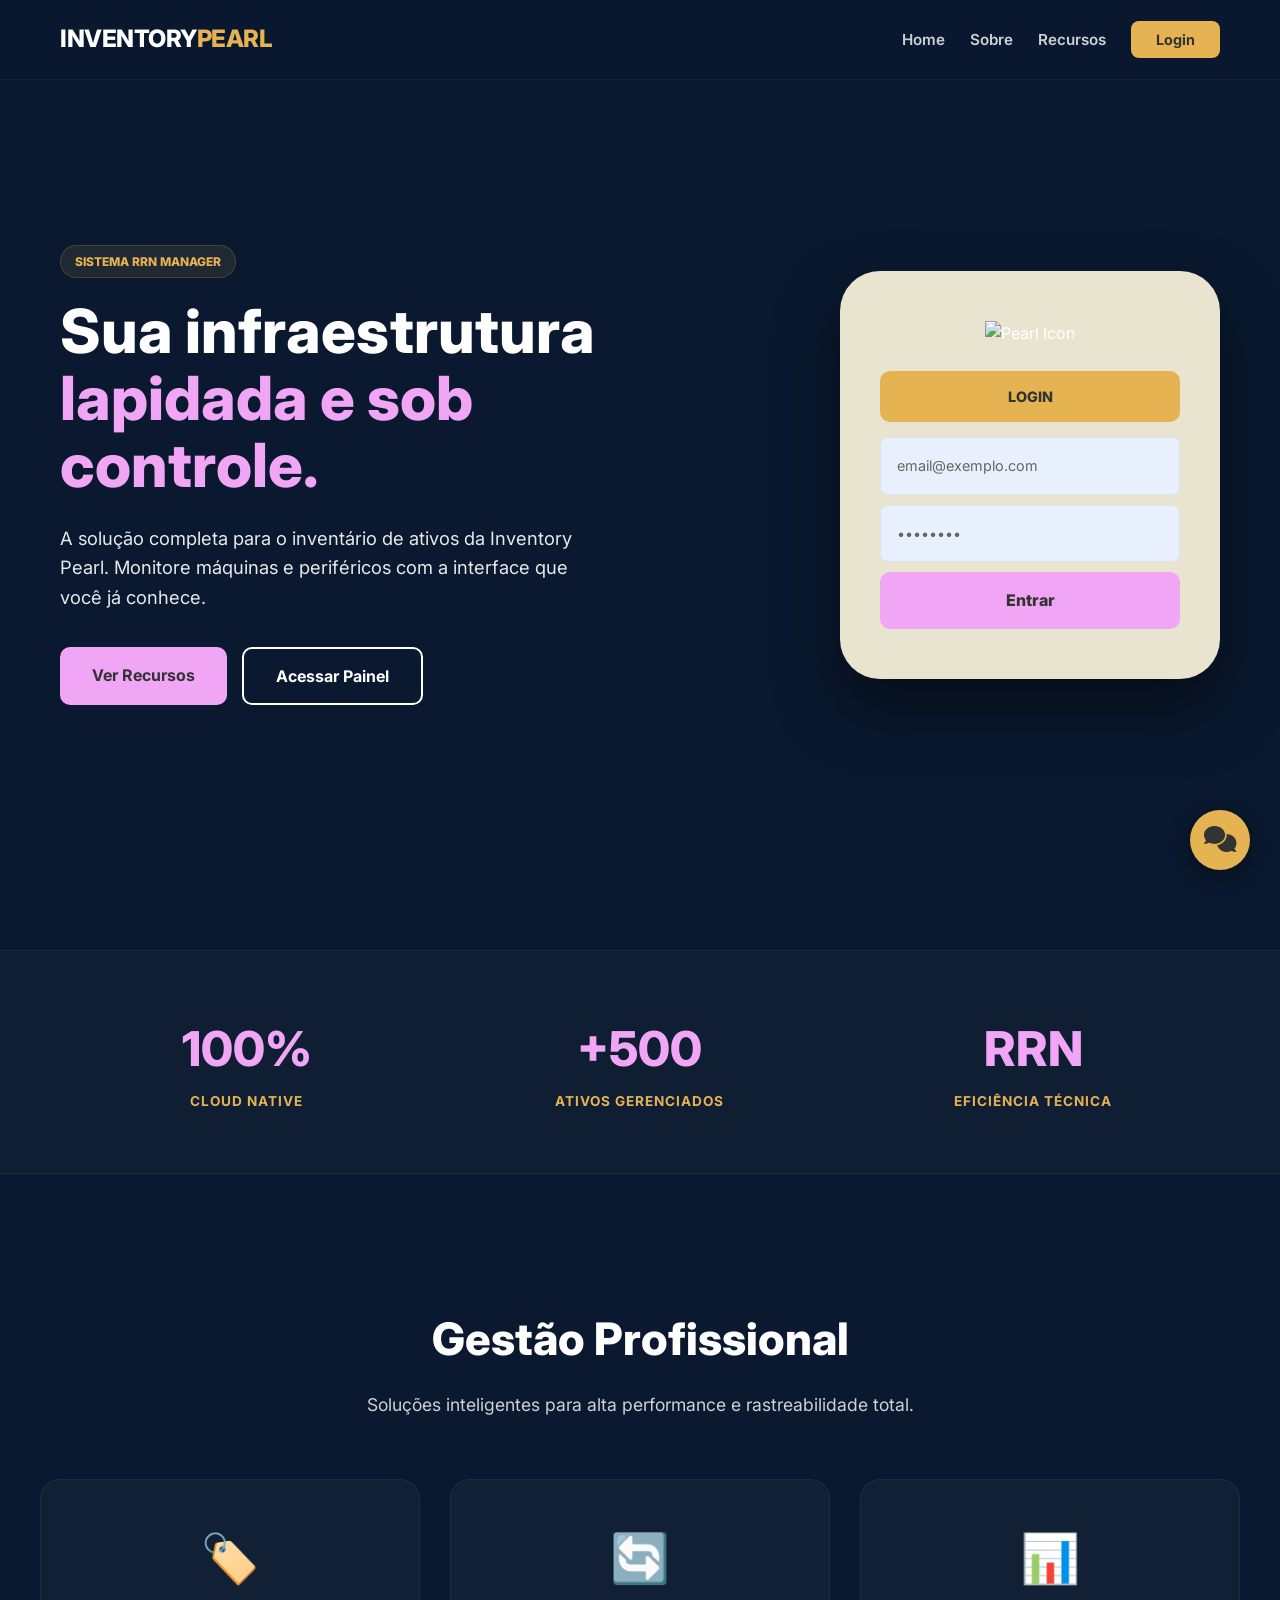
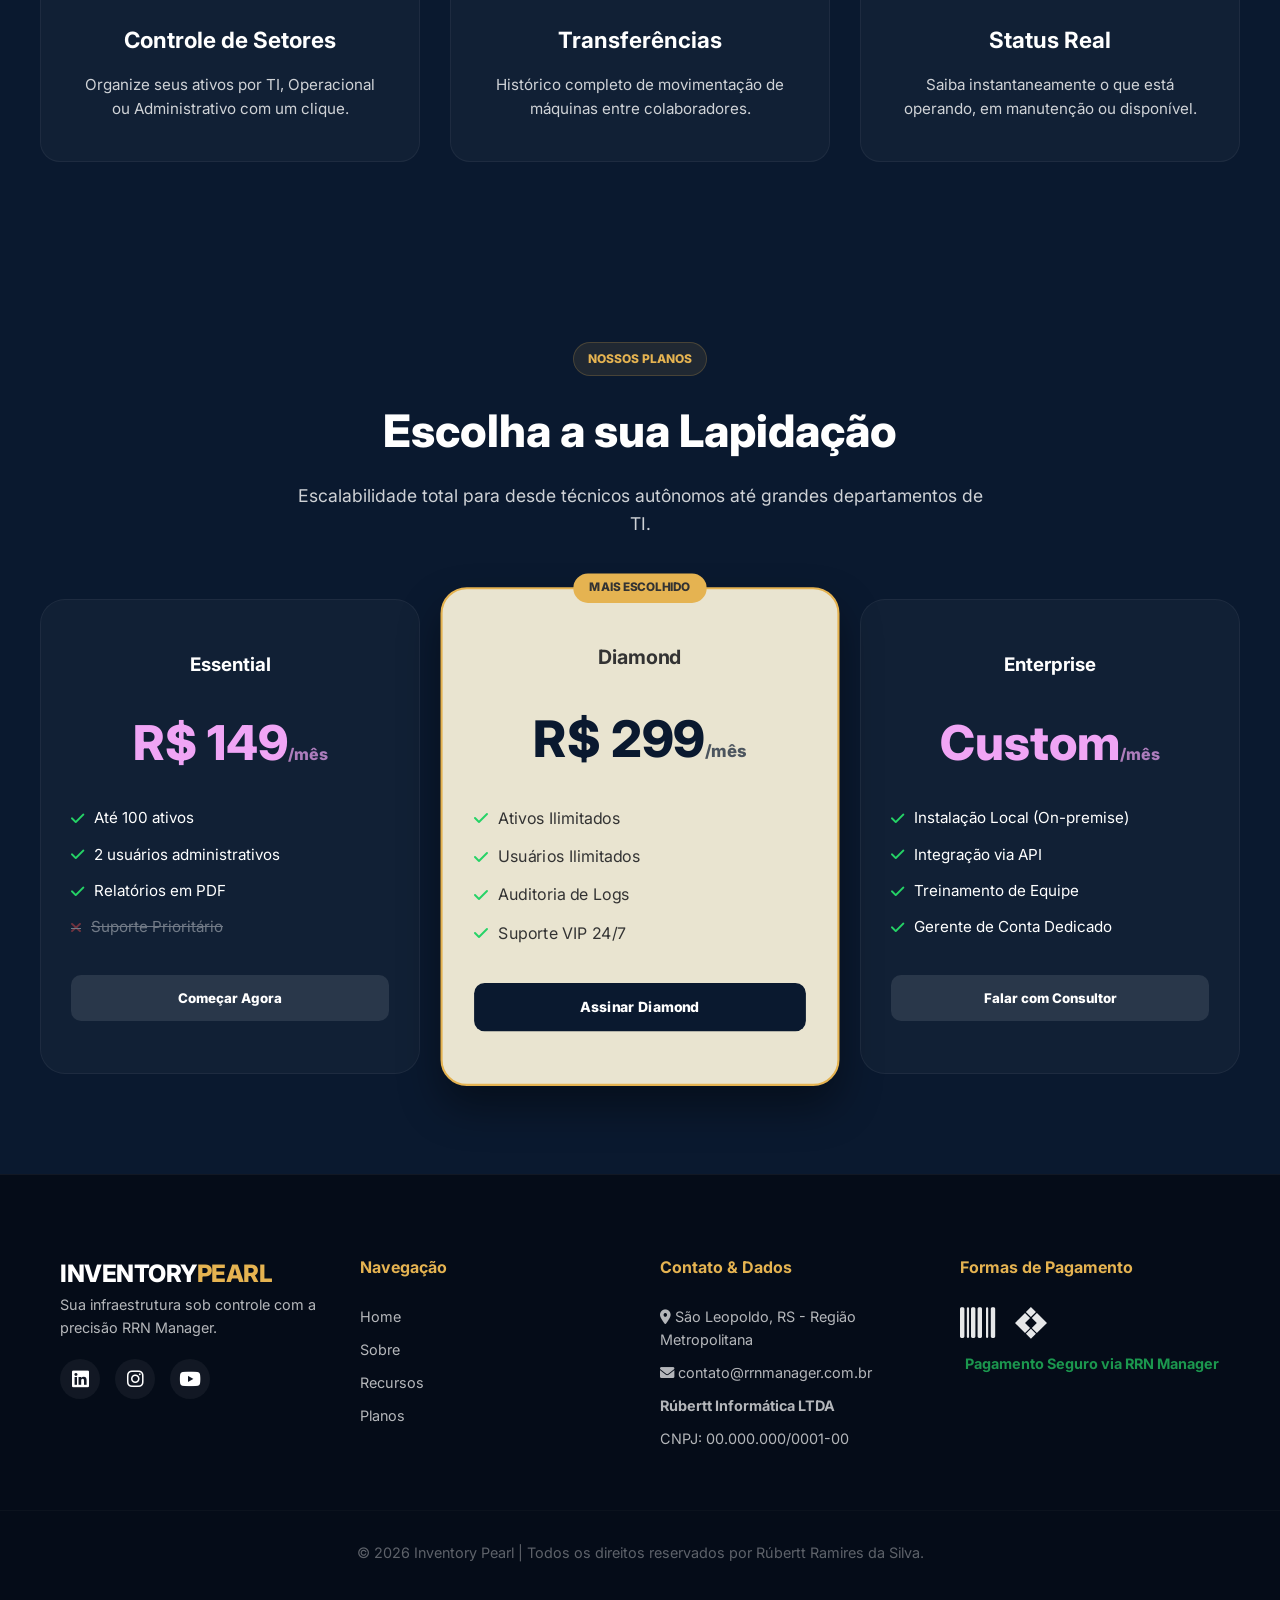
==== index.html @ eae5e407 "novoajuste" ====
<!DOCTYPE html>
<html lang="pt-br">
<head>
    <meta charset="UTF-8">
    <meta name="viewport" content="width=device-width, initial-scale=1.0">
    <title>Inventory Pearl | Gestão de Ativos</title>
    <link rel="stylesheet" href="style.css">
    <link href="https://fonts.googleapis.com/css2?family=Inter:wght@400;600;700;800&display=swap" rel="stylesheet">
    <link rel="stylesheet" href="https://cdnjs.cloudflare.com/ajax/libs/font-awesome/6.0.0/css/all.min.css">
</head>
<body>

    <header id="header">
        <nav class="container">
            <div class="logo">INVENTORY<span>PEARL</span></div>
            
            <button class="menu-toggle" id="mobile-menu" aria-label="Abrir menu">
                <span></span>
                <span></span>
                <span></span>
            </button>

            <ul class="nav-links" id="nav-menu">
                <li><a href="#inicio">Home</a></li>
                <li><a href="#sobre">Sobre</a></li>
                <li><a href="#recursos">Recursos</a></li>
                <li class="nav-auth-container">
                    <button class="btn-login-nav" onclick="toggleLoginMenu()">Login</button>
                    <div id="login-menu-box" class="login-drop-content">
                        <input type="email" placeholder="email@exemplo.com">
                        <input type="password" placeholder="••••••••">
                        <button class="btn-submit-pink" onclick="validaLogin()">Entrar</button>
                    </div>
                </li>
            </ul>
        </nav>
    </header>

    <main>
        <section id="inicio" class="hero">
            <div class="container hero-grid">
                <div class="hero-text">
                    <span class="badge">SISTEMA RRN MANAGER</span>
                    <h1>Sua infraestrutura <span>lapidada e sob controle.</span></h1>
                    <p>A solução completa para o inventário de ativos da Inventory Pearl. Monitore máquinas e periféricos com a interface que você já conhece.</p>
                    
                    <div class="hero-action-wrapper">
                        <div class="hero-main-btns">
                            <a href="#recursos" class="btn-ver-recursos">Ver Recursos</a>
                            <button class="btn-acessar-painel" onclick="toggleLoginHero()">Acessar Painel</button>
                        </div>

                        <div id="login-hero-box" class="login-hero-content">
                            <div class="login-icon-header">
                                <img src="https://cdn-icons-png.flaticon.com/512/2897/2897785.png" alt="Pearl Icon">
                            </div>
                            <input type="email" placeholder="email@exemplo.com">
                            <input type="password" placeholder="••••••••">
                            <button class="btn-submit-pink" onclick="validaLogin()">Entrar no Sistema</button>
                        </div>
                    </div>
                </div>
                
                <div class="hero-visual">
                    <div class="login-card-visual-final">
                        <div class="mock-header-icon">
                            <img src="https://cdn-icons-png.flaticon.com/512/2897/2897785.png" alt="Pearl Icon">
                        </div>
                        <div class="mock-tag-gold">Login</div>
                        <div class="mock-input-field">email@exemplo.com</div>
                        <div class="mock-input-field">••••••••</div>
                        <div class="mock-btn-pink">Entrar</div>
                    </div>
                </div>
            </div>
        </section>

        <section id="sobre" class="stats-bar">
            <div class="container stats-grid">
                <div class="stat-item">
                    <span class="stat-num">100%</span>
                    <span class="stat-desc">Cloud Native</span>
                </div>
                <div class="stat-item">
                    <span class="stat-num">+500</span>
                    <span class="stat-desc">Ativos Gerenciados</span>
                </div>
                <div class="stat-item">
                    <span class="stat-num">RRN</span>
                    <span class="stat-desc">Eficiência Técnica</span>
                </div>
            </div>
        </section>

        <section id="recursos" class="features container">
            <div class="section-title">
                <h2>Gestão Profissional</h2>
                <p>Soluções inteligentes para alta performance e rastreabilidade total.</p>
            </div>
            <div class="grid-cards">
                <article class="card">
                    <div class="card-icon">🏷️</div>
                    <h3>Controle de Setores</h3>
                    <p>Organize seus ativos por TI, Operacional ou Administrativo com um clique.</p>
                </article>
                <article class="card">
                    <div class="card-icon">🔄</div>
                    <h3>Transferências</h3>
                    <p>Histórico completo de movimentação de máquinas entre colaboradores.</p>
                </article>
                <article class="card">
                    <div class="card-icon">📊</div>
                    <h3>Status Real</h3>
                    <p>Saiba instantaneamente o que está operando, em manutenção ou disponível.</p>
                </article>
            </div>
        </section>
    </main>

  

    <div class="chat-wrapper">
        <button class="chat-trigger" onclick="toggleChat()" aria-label="Abrir Chat de Suporte">
            <i class="fa-solid fa-comments"></i>
        </button>
        <div id="chat-window" class="chat-window">
            <div class="chat-header">
                <div class="chat-info">
                    <img src="https://cdn-icons-png.flaticon.com/512/2897/2897785.png" alt="Pearl">
                    <div>
                        <strong>Pearl Assist</strong>
                        <span>Online</span>
                    </div>
                </div>
                <button onclick="toggleChat()" class="chat-close" aria-label="Fechar Chat">×</button>
            </div>
            <div class="chat-messages" id="chat-messages">
                <div class="msg bot">
                    Olá! Como você gostaria de receber suporte hoje?
                    <div class="chat-options">
                        <button onclick="escolherOpcao('chat')" class="opt-btn">
                            <i class="fa-solid fa-comments"></i> Seguir pelo Chat
                        </button>
                        <button onclick="escolherOpcao('whats')" class="opt-btn btn-wpp-opt">
                            <i class="fa-brands fa-whatsapp"></i> Seguir via WhatsApp
                        </button>
                    </div>
                </div>
            </div>
            <div class="chat-input-area" id="chat-input-field" style="display: none;">
                <input type="text" id="user-input" placeholder="Digite sua dúvida...">
                <button onclick="enviarMensagem()" aria-label="Enviar mensagem"><i class="fa-solid fa-paper-plane"></i></button>
            </div>
        </div>
    </div>

   <section id="precos" class="pricing container">
            <div class="section-title">
                <span class="badge">Nossos Planos</span>
                <h2>Escolha a sua <span>Lapidação</span></h2>
                <p>Escalabilidade total para desde técnicos autônomos até grandes departamentos de TI.</p>
            </div>

            <div class="pricing-grid">
                <div class="price-card" data-aos="fade-up">
                    <h3>Essential</h3>
                    <div class="price">R$ 149<span>/mês</span></div>
                    <ul class="price-features">
                        <li><i class="fa-solid fa-check"></i> Até 100 ativos</li>
                        <li><i class="fa-solid fa-check"></i> 2 usuários administrativos</li>
                        <li><i class="fa-solid fa-check"></i> Relatórios em PDF</li>
                        <li class="disabled"><i class="fa-solid fa-xmark"></i> Suporte Prioritário</li>
                    </ul>
                    <button class="btn-price" onclick="escolherOpcao('whats')">Começar Agora</button>
                </div>

                <div class="price-card featured" data-aos="fade-up" data-aos-delay="100">
                    <div class="popular-tag">MAIS ESCOLHIDO</div>
                    <h3>Diamond</h3>
                    <div class="price">R$ 299<span>/mês</span></div>
                    <ul class="price-features">
                        <li><i class="fa-solid fa-check"></i> Ativos Ilimitados</li>
                        <li><i class="fa-solid fa-check"></i> Usuários Ilimitados</li>
                        <li><i class="fa-solid fa-check"></i> Auditoria de Logs</li>
                        <li><i class="fa-solid fa-check"></i> Suporte VIP 24/7</li>
                    </ul>
                    <button class="btn-price-featured" onclick="escolherOpcao('whats')">Assinar Diamond</button>
                </div>

                <div class="price-card" data-aos="fade-up" data-aos-delay="200">
                    <h3>Enterprise</h3>
                    <div class="price">Custom<span>/mês</span></div>
                    <ul class="price-features">
                        <li><i class="fa-solid fa-check"></i> Instalação Local (On-premise)</li>
                        <li><i class="fa-solid fa-check"></i> Integração via API</li>
                        <li><i class="fa-solid fa-check"></i> Treinamento de Equipe</li>
                        <li><i class="fa-solid fa-check"></i> Gerente de Conta Dedicado</li>
                    </ul>
                    <button class="btn-price" onclick="escolherOpcao('whats')">Falar com Consultor</button>
                </div>
            </div>
        </section>
    </main>

    <footer class="footer-pro">
        <div class="container footer-grid">
            <div class="footer-brand">
                <div class="logo">INVENTORY<span>PEARL</span></div>
                <p>Sua infraestrutura sob controle com a precisão RRN Manager.</p>
                <div class="social-links">
                    <a href="#"><i class="fa-brands fa-linkedin"></i></a>
                    <a href="#"><i class="fa-brands fa-instagram"></i></a>
                    <a href="#"><i class="fa-brands fa-youtube"></i></a>
                </div>
            </div>

            <div class="footer-links">
                <h4>Navegação</h4>
                <ul>
                    <li><a href="#inicio">Home</a></li>
                    <li><a href="#sobre">Sobre</a></li>
                    <li><a href="#recursos">Recursos</a></li>
                    <li><a href="#precos">Planos</a></li>
                </ul>
            </div>

            <div class="footer-contact">
                <h4>Contato & Dados</h4>
                <p><i class="fa-solid fa-location-dot"></i> São Leopoldo, RS - Região Metropolitana</p>
                <p><i class="fa-solid fa-envelope"></i> contato@rrnmanager.com.br</p>
                <p><strong>Rúbertt Informática LTDA</strong></p>
                <p>CNPJ: 00.000.000/0001-00</p>
            </div>

     <div class="footer-pay">
    <h4>Formas de Pagamento</h4>
    <div class="pay-icons">
        <i class="fa-solid fa-barcode" title="Boleto Bancário"></i>
        
        <svg class="pix-icon" role="img" viewBox="0 0 24 24" xmlns="http://www.w3.org/2000/svg">
            <path d="M11.95 0L8.19 3.76 11.95 7.52l3.76-3.76L11.95 0zM7.52 4.43L0 11.95l7.52 7.52 3.76-3.76-3.76-3.76 3.76-3.76-3.76-3.76zm8.86 0l-3.76 3.76 3.76 3.76-3.76 3.76 3.76 3.76L24 11.95l-7.52-7.52zM11.95 16.38l-3.76 3.76 3.76 3.76 3.76-3.76-3.76-3.76z"/>
        </svg>
    </div>
    <p class="secure-text"><i class="fa-solid fa-shield-halved"></i> Pagamento Seguro via RRN Manager</p>
</div>
        </div>
        <div class="footer-bottom">
            <p>&copy; 2026 Inventory Pearl | Todos os direitos reservados por Rúbertt Ramires da Silva.</p>
        </div>
    </footer>


<script src="https://www.gstatic.com/firebasejs/9.6.1/firebase-app-compat.js"></script>
<script src="https://www.gstatic.com/firebasejs/9.6.1/firebase-database-compat.js"></script>
    <script src="script.js"></script>
</body>
</html>
---- style.css ----
/* --- VARIÁVEIS DE COR E CONFIGURAÇÕES BÁSICAS --- */
:root {
    --bg-dark: #0a192f;          /* Fundo azul muito escuro */
    --beige-card: #e9e4d0;       /* Bege do card flutuante */
    --gold: #e5b351;             /* Dourado do botão login */
    --pink: #f0a5f5;             /* Rosa do botão entrar e sotaques */
    --input-blue-light: #e8f0fe; /* Azul claro dos campos de input */
    --white: #ffffff;
    --text-dark: #333333;
    --whatsapp: #25d366;
    --transition: all 0.3s cubic-bezier(0.4, 0, 0.2, 1);
}

* { margin: 0; padding: 0; box-sizing: border-box; }
html { scroll-behavior: smooth; font-size: 16px; /* Base para rems */ }

body { 
    font-family: 'Inter', sans-serif; 
    background: var(--bg-dark); 
    color: var(--white); 
    line-height: 1.6; 
    overflow-x: hidden; /* Previne scroll horizontal acidental */
}

.container { 
    max-width: 1200px; 
    margin: 0 auto; 
    padding: 0 20px; 
    width: 100%;
}

/* --- HEADER E NAVEGAÇÃO RESPONSIVA --- */
header { 
    height: 80px; 
    display: flex; 
    align-items: center; 
    position: fixed; 
    width: 100%; 
    top: 0; 
    background: rgba(10, 25, 47, 0.98); 
    backdrop-filter: blur(5px);
    z-index: 1000; 
    border-bottom: 1px solid rgba(255,255,255,0.05); 
}

nav { display: flex; justify-content: space-between; align-items: center; width: 100%; position: relative; }
.logo { font-weight: 800; font-size: 1.5rem; letter-spacing: -0.5px; }
.logo span { color: var(--gold); }

/* Menu Desktop */
.nav-links { display: flex; gap: 25px; list-style: none; align-items: center; transition: var(--transition); }
.nav-links a { text-decoration: none; color: #fff; font-weight: 600; opacity: 0.8; transition: var(--transition); font-size: 0.95rem; }
.nav-links a:hover { opacity: 1; color: var(--gold); }

.nav-auth-container { position: relative; } /* Pai para o dropdown absoluto */
.btn-login-nav { 
    background: var(--gold); 
    color: var(--text-dark); 
    border: none; 
    padding: 10px 25px; 
    border-radius: 8px; 
    font-weight: 700; 
    cursor: pointer; 
    font-family: inherit;
    font-size: 0.9rem;
}

/* Dropdown de Login no Menu */
.login-drop-content {
    display: none; 
    position: absolute; 
    top: 55px; 
    right: 0;
    background: var(--beige-card); 
    padding: 20px; 
    border-radius: 12px;
    width: 280px; 
    flex-direction: column; 
    gap: 10px;
    box-shadow: 0 10px 30px rgba(0,0,0,0.5);
    z-index: 1100;
}

/* Botão Hambúrguer (Escondido por padrão) */
.menu-toggle {
    display: none;
    flex-direction: column;
    gap: 6px;
    background: none;
    border: none;
    cursor: pointer;
    z-index: 1100;
}
.menu-toggle span {
    width: 30px; height: 3px; background-color: var(--white);
    border-radius: 3px; transition: var(--transition);
}

/* --- HERO SECTION --- */
.hero { min-height: 100vh; display: flex; align-items: center; padding-top: 100px; padding-bottom: 50px; }
.hero-grid { 
    display: grid; 
    grid-template-columns: 1.2fr 0.8fr; 
    gap: 50px; 
    align-items: center; 
}

.badge { 
    background: rgba(229, 179, 81, 0.1); 
    color: var(--gold); 
    padding: 6px 14px; 
    border-radius: 20px; 
    font-size: 0.75rem; 
    font-weight: 800; 
    text-transform: uppercase; 
    display: inline-block; 
    margin-bottom: 20px;
    border: 1px solid rgba(229, 179, 81, 0.2);
}

.hero h1 { 
    font-size: clamp(2.5rem, 5vw, 3.8rem); /* Fonte responsiva */
    font-weight: 800; 
    line-height: 1.1; 
    margin-bottom: 25px; 
}
.hero h1 span { color: var(--pink); }
.hero p { font-size: clamp(1rem, 2vw, 1.15rem); opacity: 0.9; margin-bottom: 35px; max-width: 550px; }

/* Área de Ação do Hero */
.hero-action-wrapper { margin-top: 30px; }
.hero-main-btns { display: flex; gap: 15px; flex-wrap: wrap; /* Ajuste para telas pequenas */ }

.btn-ver-recursos, .btn-acessar-painel { 
    padding: 16px 32px; 
    border-radius: 10px; 
    font-weight: 700; 
    font-size: 1rem;
    transition: var(--transition); 
    text-align: center;
    cursor: pointer;
    font-family: inherit;
}
.btn-ver-recursos { background: var(--pink); color: var(--text-dark); text-decoration: none; border: none; }
.btn-acessar-painel { background: transparent; border: 2px solid var(--white); color: var(--white); }

.btn-ver-recursos:hover, .btn-acessar-painel:hover { transform: translateY(-3px); }

/* Caixa de Login que aparece no Hero */
.login-hero-content {
    display: none; 
    background: var(--beige-card); 
    padding: 30px;
    border-radius: 20px; 
    max-width: 350px; 
    flex-direction: column; 
    gap: 12px; 
    text-align: center;
    margin-top: 25px;
    box-shadow: 0 15px 40px rgba(0,0,0,0.3);
}
.login-icon-header img { width: 60px; margin-bottom: 10px; }

/* --- CARD VISUAL FLUTUANTE (REPRODUÇÃO EXATA DA IMAGEM) --- */
.hero-visual { display: flex; justify-content: flex-end; width: 100%; }

.login-card-visual-final {
    background-color: var(--beige-card);
    padding: 50px 40px;
    border-radius: 40px; /* Bordas bem arredondadas como na imagem */
    width: 100%;
    max-width: 380px; /* Tamanho controlado */
    display: flex;
    flex-direction: column;
    align-items: center;
    box-shadow: 0 30px 60px rgba(0,0,0,0.5);
    user-select: none; /* Impede seleção de texto no mockup */
    pointer-events: none; /* Card é apenas visual */
}

.mock-header-icon img { width: 90px; margin-bottom: 25px; }

.mock-tag-gold { 
    background-color: var(--gold); 
    color: var(--text-dark); 
    padding: 14px; 
    border-radius: 10px; 
    font-weight: 800; 
    text-align: center; 
    width: 100%; 
    margin-bottom: 15px;
    text-transform: uppercase;
    font-size: 0.9rem;
}

.mock-input-field { 
    background-color: var(--input-blue-light); 
    color: #666; 
    padding: 16px; 
    border-radius: 8px; 
    width: 100%; 
    margin-bottom: 10px; 
    text-align: left; 
    font-size: 0.9rem;
    border: 1px solid rgba(0,0,0,0.05);
}

.mock-btn-pink { 
    background-color: var(--pink); 
    color: var(--text-dark); 
    padding: 16px; 
    border-radius: 10px; 
    font-weight: 800; 
    text-align: center; 
    width: 100%; 
    font-size: 1rem;
}

/* --- CLASSES UTILITÁRIAS DE EXIBIÇÃO --- */
.show { display: flex !important; animation: slideUp 0.4s ease; }
@keyframes slideUp { from { opacity: 0; transform: translateY(15px); } to { opacity: 1; transform: translateY(0); } }

/* Inputs Reais e Botões de Ação */
input { 
    width: 100%; 
    background: var(--input-blue-light); 
    border-radius: 8px; 
    padding: 14px; 
    border: 1px solid rgba(0,0,0,0.1); 
    outline: none; 
    color: var(--text-dark); 
    font-family: inherit;
    font-size: 1rem;
}
.btn-submit-pink { 
    background: var(--pink); 
    border: none; 
    padding: 16px; 
    border-radius: 8px; 
    font-weight: 800; 
    cursor: pointer; 
    color: var(--text-dark); 
    font-family: inherit;
    font-size: 1rem;
}

/* --- OUTRAS SEÇÕES (SOBRE, RECURSOS, FOOTER) --- */
.stats-bar { padding: 60px 0; background: rgba(255,255,255,0.02); margin: 50px 0; border-top: 1px solid rgba(255,255,255,0.05); border-bottom: 1px solid rgba(255,255,255,0.05); }
.stats-grid { display: flex; justify-content: space-around; text-align: center; gap: 20px; flex-wrap: wrap; }
.stat-item { flex: 1; min-width: 200px; }
.stat-num { display: block; font-size: clamp(2rem, 4vw, 3rem); font-weight: 800; color: var(--pink); }
.stat-desc { font-size: 0.85rem; font-weight: 700; color: var(--gold); text-transform: uppercase; letter-spacing: 1px; }

.features { padding: 80px 0; }
.section-title { text-align: center; margin-bottom: 60px; max-width: 700px; margin-left: auto; margin-right: auto; }
.section-title h2 { font-size: clamp(2rem, 4vw, 2.8rem); margin-bottom: 15px; font-weight: 800; }
.section-title p { opacity: 0.8; font-size: 1.1rem; }

/* Grid de Cards Responsivo com auto-fit */
.grid-cards { 
    display: grid; 
    grid-template-columns: repeat(auto-fit, minmax(280px, 1fr)); 
    gap: 30px; 
}
.card { 
    background: rgba(255,255,255,0.03); 
    padding: 40px; 
    border-radius: 20px; 
    text-align: center; 
    border: 1px solid rgba(255,255,255,0.05); 
    transition: var(--transition); 
}
.card:hover { transform: translateY(-5px); border-color: rgba(229, 179, 81, 0.3); background: rgba(255,255,255,0.05); }
.card-icon { font-size: 3rem; margin-bottom: 25px; display: block; }
.card h3 { font-size: 1.4rem; margin-bottom: 15px; font-weight: 700; }
.card p { opacity: 0.8; font-size: 0.95rem; }

.footer { padding: 60px 20px; text-align: center; opacity: 0.5; border-top: 1px solid rgba(255,255,255,0.1); font-size: 0.9rem; }

/* --- FLOATING UI (WHATSAPP E CHAT) --- */
.whatsapp-float {
    position: fixed; bottom: 30px; left: 30px; 
    background-color: var(--whatsapp); 
    color: #fff; padding: 12px 20px; 
    border-radius: 50px; display: flex; 
    align-items: center; gap: 10px; 
    text-decoration: none; font-weight: 700; 
    box-shadow: 0 5px 20px rgba(0,0,0,0.3); z-index: 2000;
    transition: var(--transition);
}
.whatsapp-float:hover { transform: scale(1.05); }

.chat-wrapper { position: fixed; bottom: 30px; right: 30px; z-index: 3000; }
.chat-trigger { 
    width: 60px; height: 60px; border-radius: 50%; 
    background: var(--gold); border: none; 
    color: var(--text-dark); font-size: 26px; 
    cursor: pointer; box-shadow: 0 5px 20px rgba(0,0,0,0.4); 
    transition: var(--transition);
}
.chat-trigger:hover { transform: scale(1.1) rotate(5deg); }

.chat-window {
    display: none; position: absolute; bottom: 80px; right: 0; 
    width: 330px; height: 480px;
    background: var(--beige-card); border-radius: 20px; 
    flex-direction: column; overflow: hidden; 
    box-shadow: 0 15px 50px rgba(0,0,0,0.6);
}
.chat-header { background: var(--bg-dark); padding: 15px; display: flex; align-items: center; justify-content: space-between; }
.chat-info { display: flex; align-items: center; gap: 12px; }
.chat-info img { width: 35px; }
.chat-info strong { color: var(--gold); font-size: 0.9rem; display: block; }
.chat-info span { color: #25d366; font-size: 0.75rem; font-weight: 600; }
.chat-close { background: none; border: none; color: #fff; font-size: 28px; cursor: pointer; opacity: 0.7; }
.chat-close:hover { opacity: 1; }

.chat-messages { flex: 1; padding: 20px; overflow-y: auto; display: flex; flex-direction: column; gap: 12px; background: rgba(0,0,0,0.02); }
.msg { padding: 12px 16px; border-radius: 12px; font-size: 0.9rem; max-width: 85%; line-height: 1.4; }
.msg.bot { background: #fff; color: var(--text-dark); align-self: flex-start; border-bottom-left-radius: 4px; }
.msg.user { background: var(--pink); color: var(--text-dark); align-self: flex-end; border-bottom-right-radius: 4px; font-weight: 600; }

.chat-options { display: flex; flex-direction: column; gap: 10px; margin-top: 15px; }
.opt-btn { 
    background: var(--input-blue-light); border: 1px solid rgba(0,0,0,0.1); 
    padding: 12px; border-radius: 8px; cursor: pointer; 
    font-weight: 600; font-size: 0.85rem; text-align: left; 
    display: flex; align-items: center; gap: 10px;
    font-family: inherit; color: var(--text-dark);
    transition: var(--transition);
}
.opt-btn:hover { background: var(--gold); }
.btn-wpp-opt:hover { background: var(--whatsapp) !important; color: #fff; }

.chat-input-area { padding: 15px; background: #fff; display: flex; gap: 10px; border-top: 1px solid rgba(0,0,0,0.05); }
.chat-input-area input { flex: 1; padding: 12px; }
.chat-input-area button { background: var(--gold); border: none; width: 45px; height: 45px; border-radius: 8px; color: var(--text-dark); cursor: pointer; font-size: 1.1rem; }

/* --- MEDIA QUERIES PARA RESPONSIVIDADE TOTAL --- */

/* Tablets e Desktops Pequenos (< 1024px) */
@media (max-width: 1024px) {
    .hero-grid { gap: 30px; }
    .hero h1 { font-size: 3rem; }
}

/* Tablets Retrato e Celulares Grandes (< 768px) */
@media (max-width: 768px) {
    /* Menu Mobile Hambúrguer */
    .menu-toggle { display: flex; }
    
    .nav-links {
        position: fixed; top: 0; right: -100%; /* Escondido à direita */
        width: 80%; max-width: 300px; height: 100vh;
        background: rgba(10, 25, 47, 0.98); backdrop-filter: blur(10px);
        flex-direction: column; justify-content: center;
        padding: 50px; gap: 30px;
        box-shadow: -10px 0 30px rgba(0,0,0,0.5);
        border-left: 2px solid var(--gold);
    }
    .nav-links.active { right: 0; } /* Mostra o menu */
    
    /* Animação do Hambúrguer para X */
    .menu-toggle.open span:nth-child(1) { transform: rotate(45deg) translate(6px, 6px); }
    .menu-toggle.open span:nth-child(2) { opacity: 0; }
    .menu-toggle.open span:nth-child(3) { transform: rotate(-45deg) translate(6px, -6px); }

    .nav-auth-container { width: 100%; text-align: center; }
    .btn-login-nav { width: 100%; }
    .login-drop-content { position: static; width: 100%; margin-top: 15px; box-shadow: none; background: rgba(255,255,255,0.05); color: #fff; }
    .login-drop-content input { background: rgba(255,255,255,0.1); color: #fff; }

    /* Hero Mobile */
    .hero-grid { grid-template-columns: 1fr; text-align: center; padding-top: 100px; }
    .hero-text { display: flex; flex-direction: column; align-items: center; }
    .hero p { margin-left: auto; margin-right: auto; }
    .hero-btns-area { display: flex; flex-direction: column; align-items: center; width: 100%; }
    .hero-main-btns { justify-content: center; width: 100%; }
    .btn-ver-recursos, .btn-acessar-painel { width: 100%; max-width: 300px; }
    .login-hero-content { margin-left: auto; margin-right: auto; }

    .hero-visual { justify-content: center; margin-top: 50px; }
    .login-card-visual-final { max-width: 320px; padding: 40px 30px; }
    .mock-header-icon img { width: 70px; }

    /* Ajustes Gerais Mobile */
    .stats-grid { gap: 30px; }
    .features { padding: 60px 0; }
    .card { padding: 30px; }

    /* Floating UI Mobile */
    .whatsapp-float { bottom: 20px; left: 20px; padding: 10px 15px; font-size: 0.8rem; }
    .whatsapp-float i { font-size: 20px; }
    .chat-wrapper { bottom: 20px; right: 20px; }
    .chat-trigger { width: 50px; height: 50px; font-size: 20px; }
    .chat-window { width: calc(100vw - 40px); height: 400px; bottom: 70px; }
}

/* Celulares Pequenos (< 480px) */
@media (max-width: 480px) {
    .hero h1 { font-size: 2.2rem; }
    .login-card-visual-final { max-width: 100%; border-radius: 25px; padding: 30px 20px; }
    .mock-header-icon img { width: 60px; }
    .grid-cards { grid-template-columns: 1fr; }
}



/* --- SEÇÃO DE PREÇOS --- */
.pricing { padding: 100px 0; }
.pricing-grid { 
    display: grid; 
    grid-template-columns: repeat(auto-fit, minmax(300px, 1fr)); 
    gap: 30px; 
    margin-top: 50px;
}

.price-card {
    background: rgba(255, 255, 255, 0.03);
    padding: 50px 30px;
    border-radius: 25px;
    border: 1px solid rgba(255, 255, 255, 0.05);
    text-align: center;
    transition: var(--transition);
    position: relative;
}

.price-card:hover { transform: translateY(-10px); border-color: var(--gold); }

/* Plano Destaque (Diamond) */
.price-card.featured {
    background: var(--beige-card);
    color: var(--text-dark);
    transform: scale(1.05);
    border: 2px solid var(--gold);
    box-shadow: 0 20px 40px rgba(0,0,0,0.4);
}
.price-card.featured h3 { color: var(--text-dark); }
.price-card.featured .price { color: var(--bg-dark); }

.popular-tag {
    position: absolute; top: -15px; left: 50%; transform: translateX(-50%);
    background: var(--gold); color: var(--text-dark);
    padding: 5px 15px; border-radius: 20px; font-weight: 800; font-size: 0.7rem;
}

.price { font-size: 3rem; font-weight: 800; margin: 25px 0; color: var(--pink); }
.price span { font-size: 1rem; opacity: 0.7; }

.price-features { list-style: none; margin-bottom: 35px; text-align: left; }
.price-features li { margin-bottom: 12px; font-size: 0.95rem; display: flex; align-items: center; gap: 10px; }
.price-features li i { color: #25d366; }
.price-features li.disabled { opacity: 0.4; text-decoration: line-through; }
.price-features li.disabled i { color: #ff4d4d; }

.btn-price, .btn-price-featured {
    width: 100%; padding: 15px; border-radius: 10px; font-weight: 800; cursor: pointer; border: none; font-family: inherit; transition: var(--transition);
}
.btn-price { background: rgba(255,255,255,0.1); color: #fff; }
.btn-price:hover { background: var(--gold); color: var(--text-dark); }
.btn-price-featured { background: var(--bg-dark); color: #fff; }
.btn-price-featured:hover { background: var(--pink); color: var(--text-dark); }

/* --- FOOTER PRO --- */
.footer-pro { 
    background: #050c18; 
    padding: 80px 0 30px; 
    border-top: 1px solid rgba(255,255,255,0.05);
}
.footer-grid { 
    display: grid; 
    grid-template-columns: repeat(auto-fit, minmax(200px, 1fr)); 
    gap: 40px; 
    margin-bottom: 50px;
}

.footer-pro h4 { color: var(--gold); margin-bottom: 25px; font-weight: 700; }
.footer-pro p, .footer-pro li { font-size: 0.9rem; opacity: 0.7; margin-bottom: 10px; }
.footer-pro ul { list-style: none; }
.footer-pro a { color: #fff; text-decoration: none; transition: var(--transition); }
.footer-pro a:hover { color: var(--pink); padding-left: 5px; }

.social-links { display: flex; gap: 15px; margin-top: 20px; }
.social-links a { font-size: 1.2rem; background: rgba(255,255,255,0.05); width: 40px; height: 40px; display: flex; align-items: center; justify-content: center; border-radius: 50%; }

/* Container das formas de pagamento */
.footer-pay .pay-icons {
    display: flex;
    gap: 20px;
    align-items: center;
    margin-top: 15px;
}

/* Estilo do ícone de Boleto */
.footer-pay .fa-barcode {
    font-size: 2.2rem;
    color: #ffffff;
    opacity: 0.9;
}

/* Estilo do ícone do Pix (SVG) */
.pix-icon {
    width: 32px;
    height: 32px;
    fill: #ffffff; /* Define a cor do Pix como branco */
    opacity: 0.9;
    transition: var(--transition);
}

.pix-icon:hover, .fa-barcode:hover {
    opacity: 1;
    transform: scale(1.1);
}

/* Texto de segurança */
.secure-text {
    font-size: 0.75rem;
    color: #25d366; /* Verde para confiança */
    margin-top: 12px;
    font-weight: 700;
    display: flex;
    align-items: center;
    gap: 5px;
}

.footer-bottom { 
    text-align: center; padding-top: 30px; border-top: 1px solid rgba(255,255,255,0.05); 
    font-size: 0.8rem; opacity: 0.5;
}

@media (max-width: 768px) {
    .price-card.featured { transform: scale(1); }
    .footer-grid { text-align: center; }
    .social-links, .pay-icons { justify-content: center; }
}



/* Garante que o container de mensagens role corretamente e tenha as cores do projeto */
.chat-messages {
    display: flex;
    flex-direction: column;
    gap: 12px;
    padding: 20px;
    background: rgba(0, 0, 0, 0.03); /* Leve contraste com o bege do fundo */
    overflow-y: auto;
}

.msg.bot {
    background: #ffffff;
    color: var(--text-dark);
    align-self: flex-start;
    border-radius: 12px 12px 12px 4px;
    box-shadow: 0 2px 5px rgba(0,0,0,0.05);
}

.msg.user {
    background: var(--pink);
    color: var(--text-dark);
    align-self: flex-end;
    border-radius: 12px 12px 4px 12px;
    font-weight: 600;
}
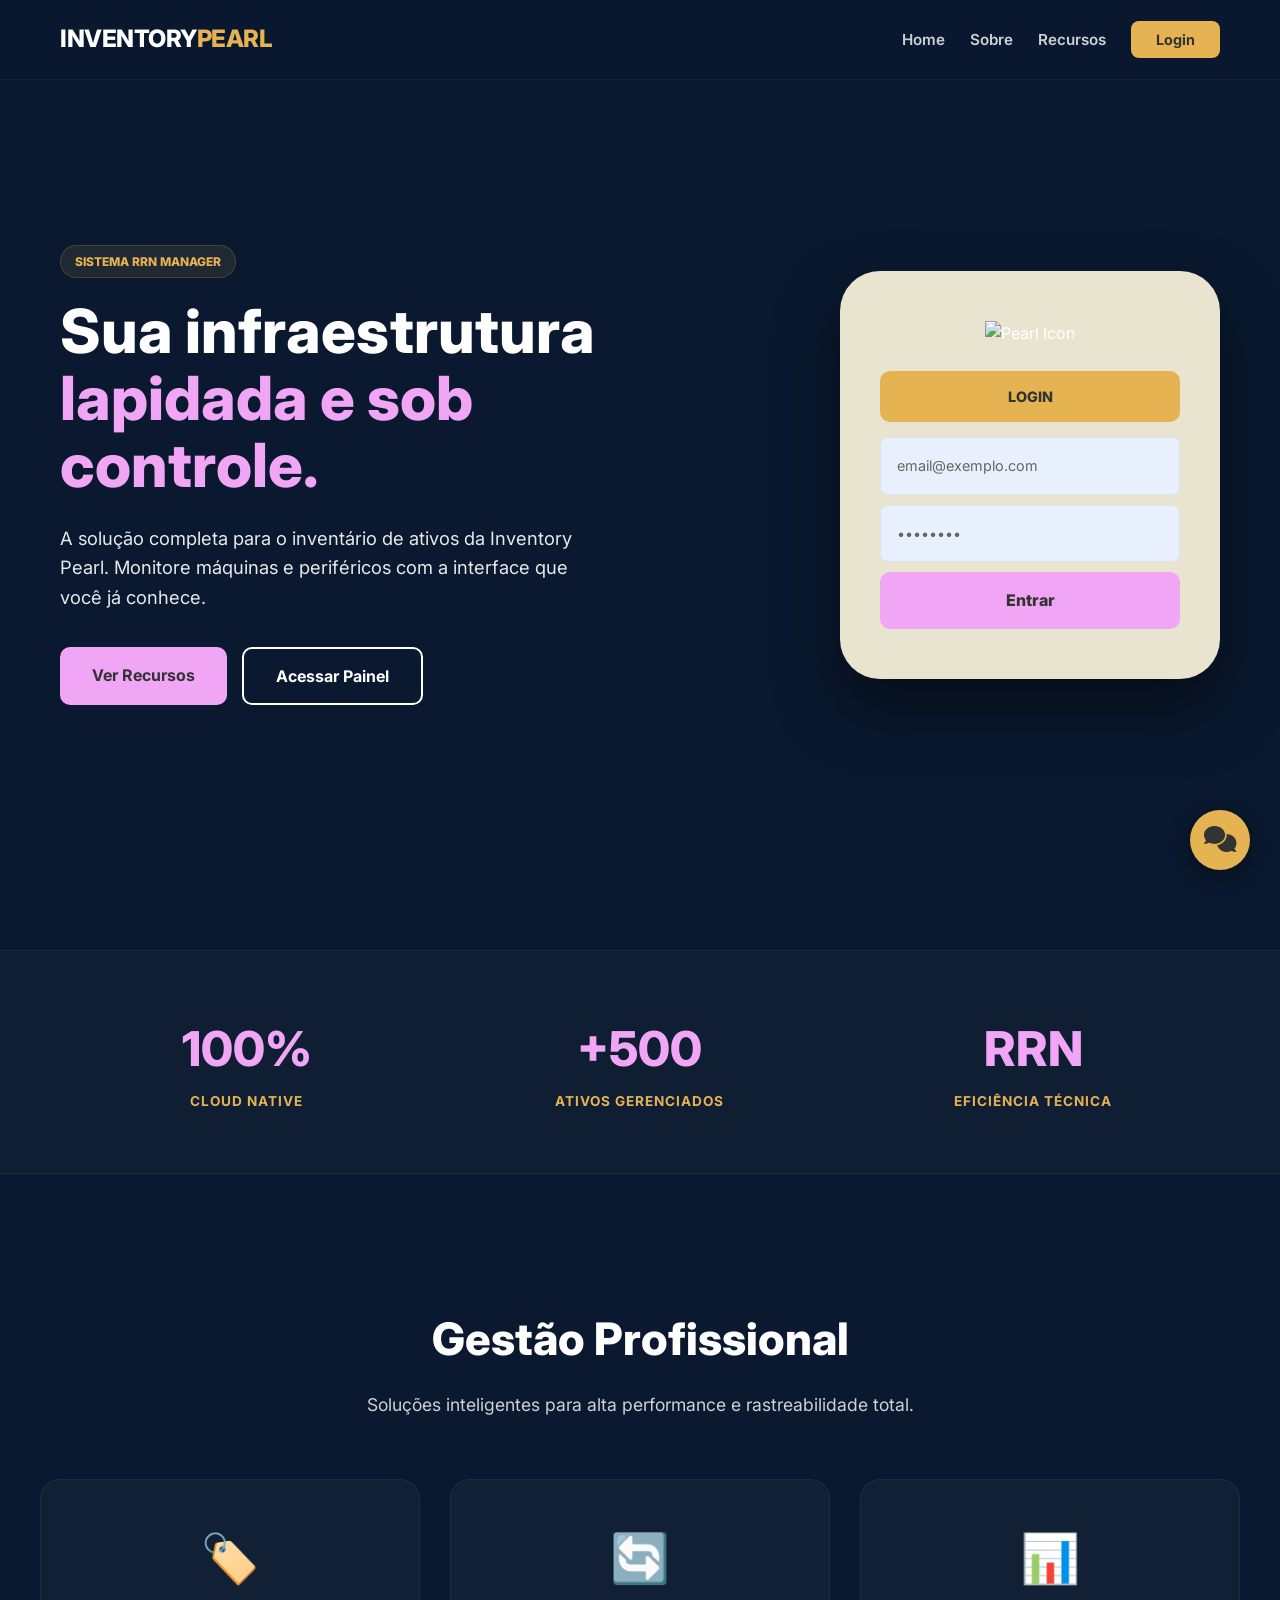
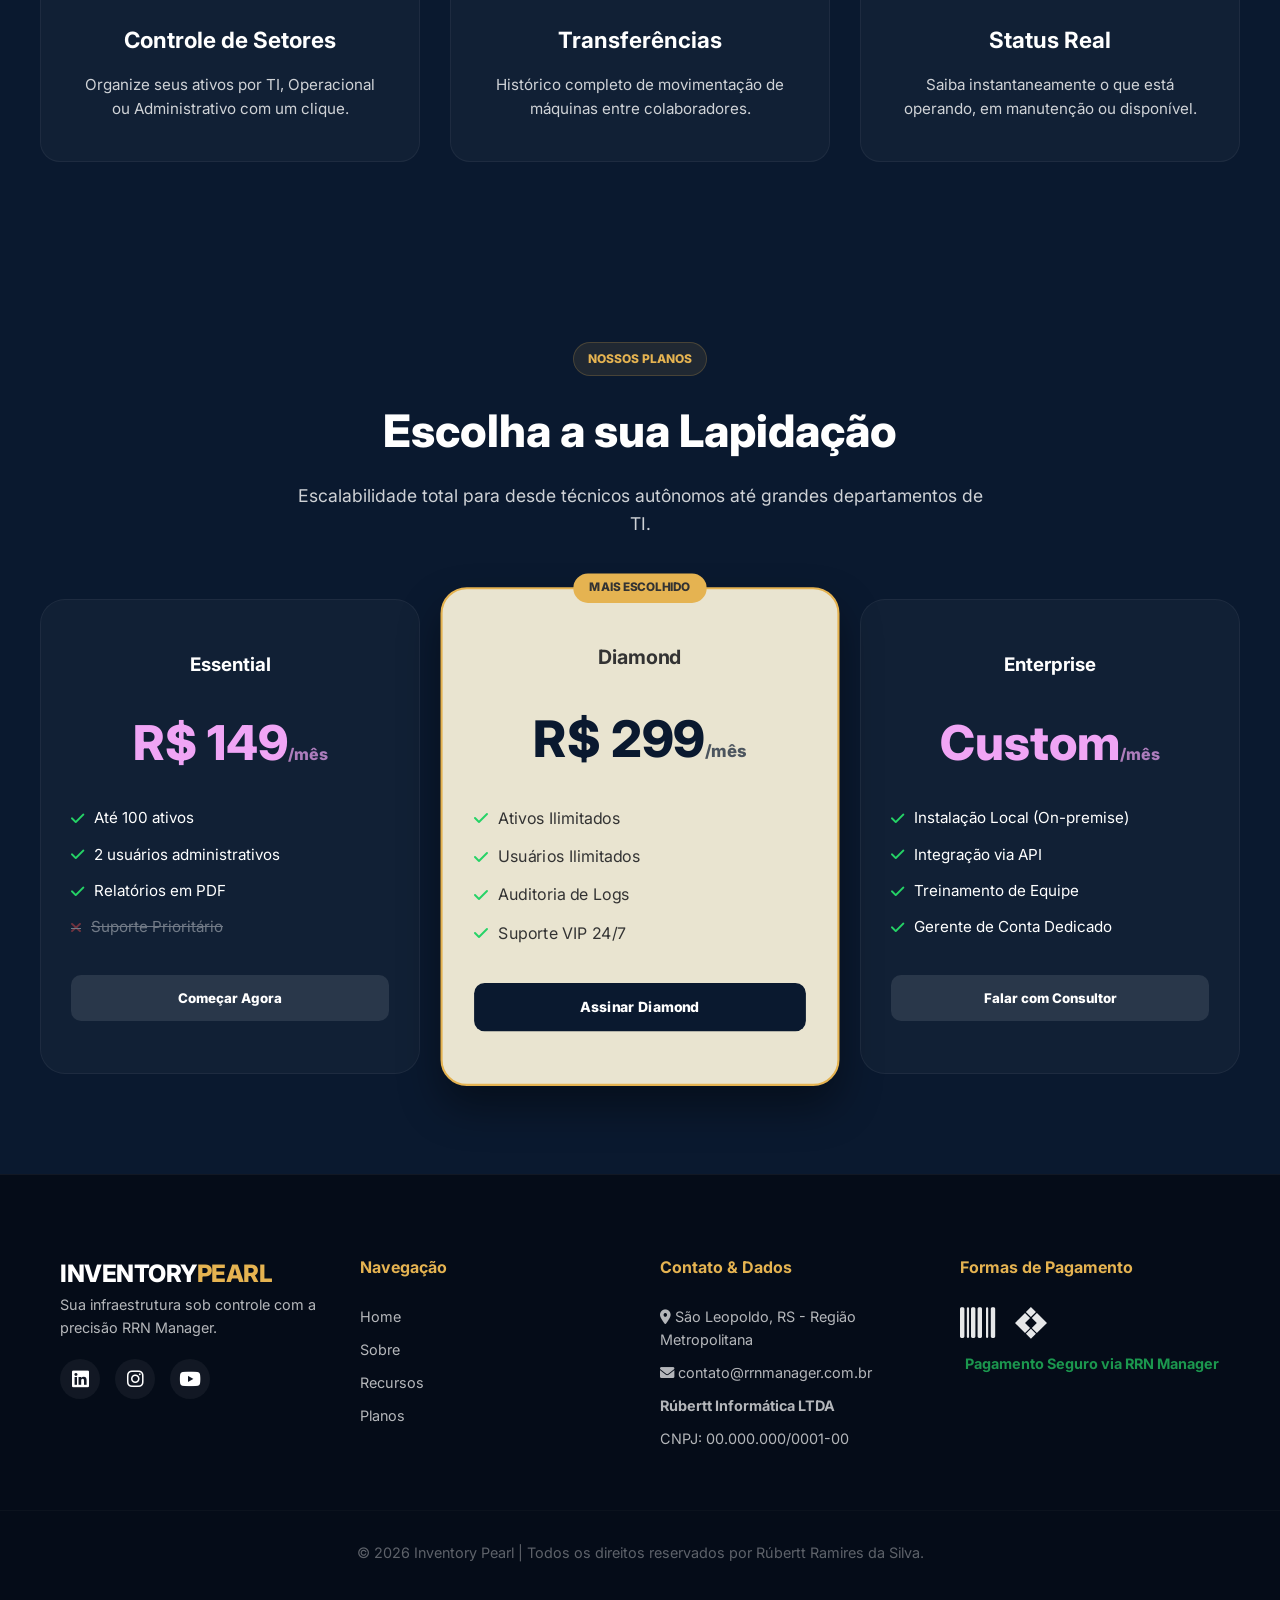
==== commit 33d775dc: "teste" ====
--- a/index.html
+++ b/index.html
@@ -7,6 +7,7 @@
     <link rel="stylesheet" href="style.css">
     <link href="https://fonts.googleapis.com/css2?family=Inter:wght@400;600;700;800&display=swap" rel="stylesheet">
     <link rel="stylesheet" href="https://cdnjs.cloudflare.com/ajax/libs/font-awesome/6.0.0/css/all.min.css">
+    <link rel="icon" href="https://cdn-icons-png.flaticon.com/512/2897/2897785.png">
 </head>
 <body>
 
@@ -251,7 +252,10 @@
 
 
 <script src="https://www.gstatic.com/firebasejs/9.6.1/firebase-app-compat.js"></script>
-<script src="https://www.gstatic.com/firebasejs/9.6.1/firebase-database-compat.js"></script>
+    
+    <script src="https://www.gstatic.com/firebasejs/9.6.1/firebase-database-compat.js"></script>
+    
     <script src="script.js"></script>
+</body>t>
 </body>
 </html>
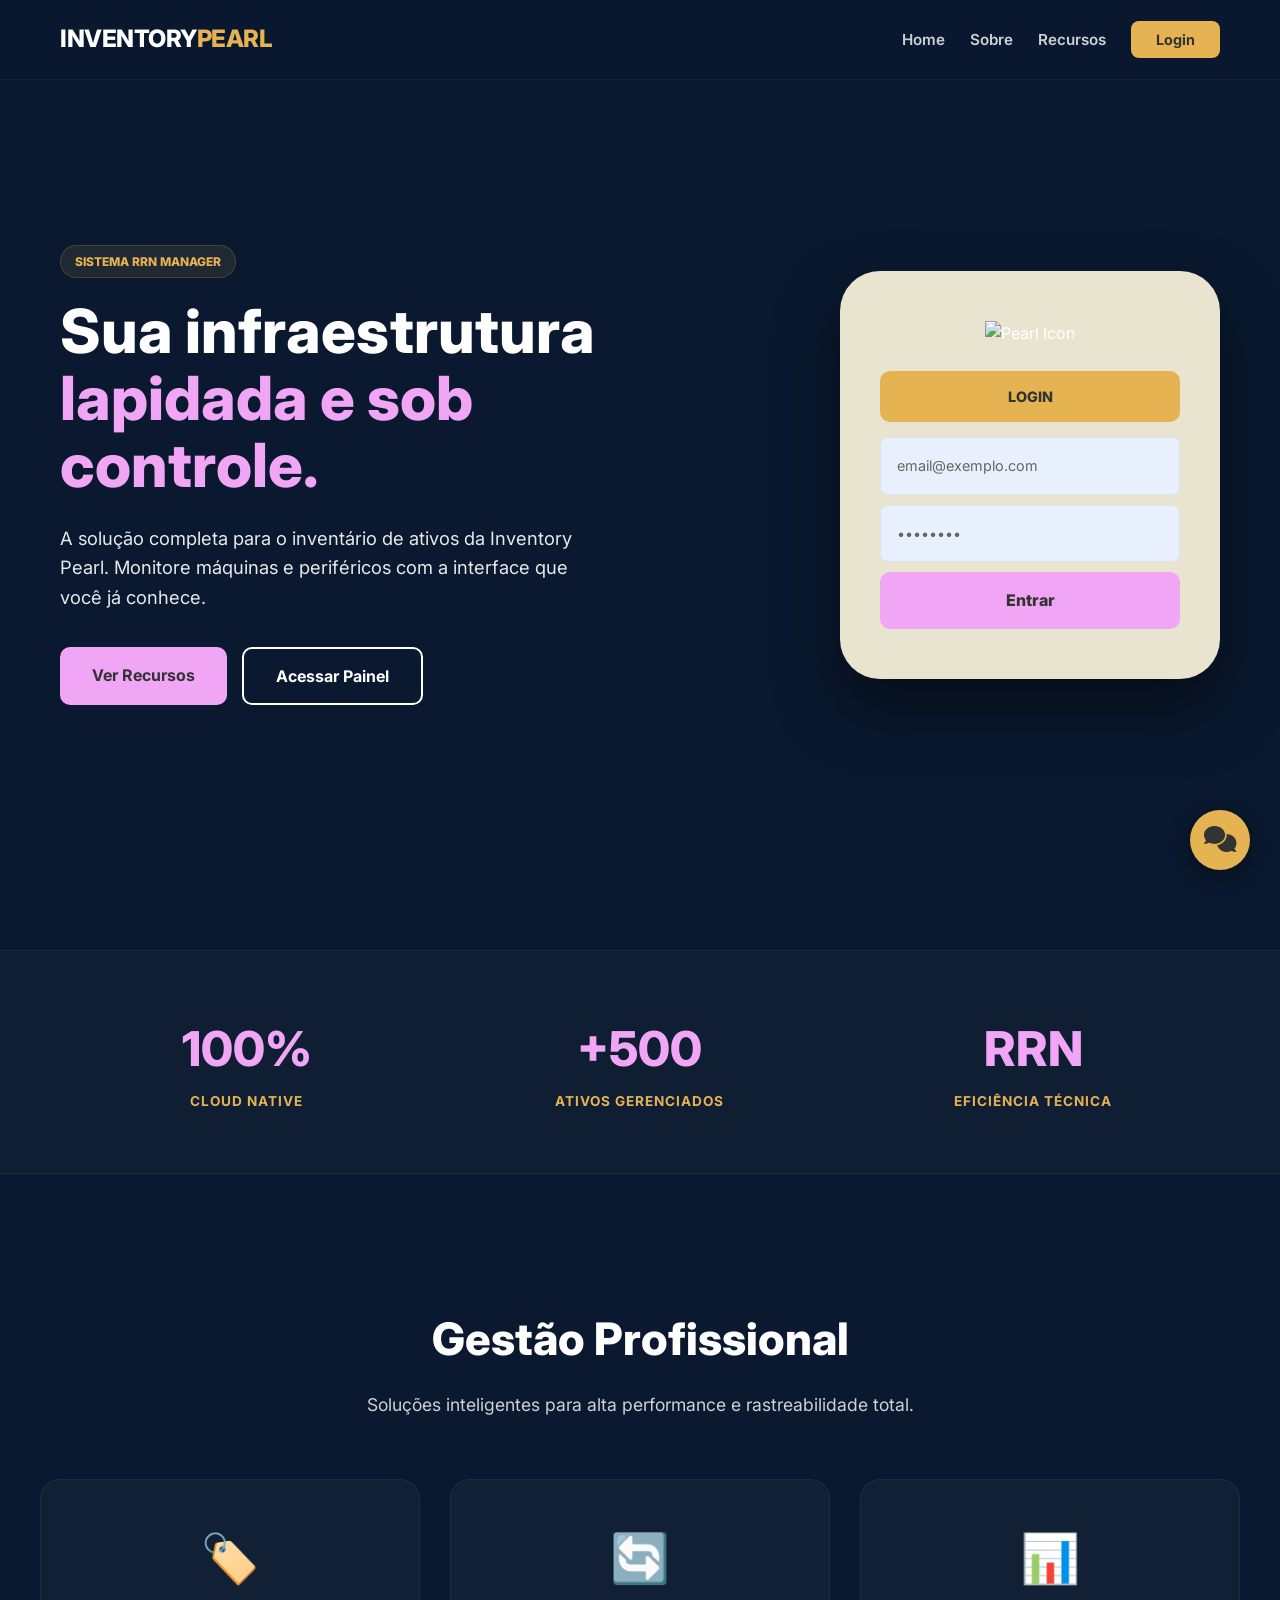
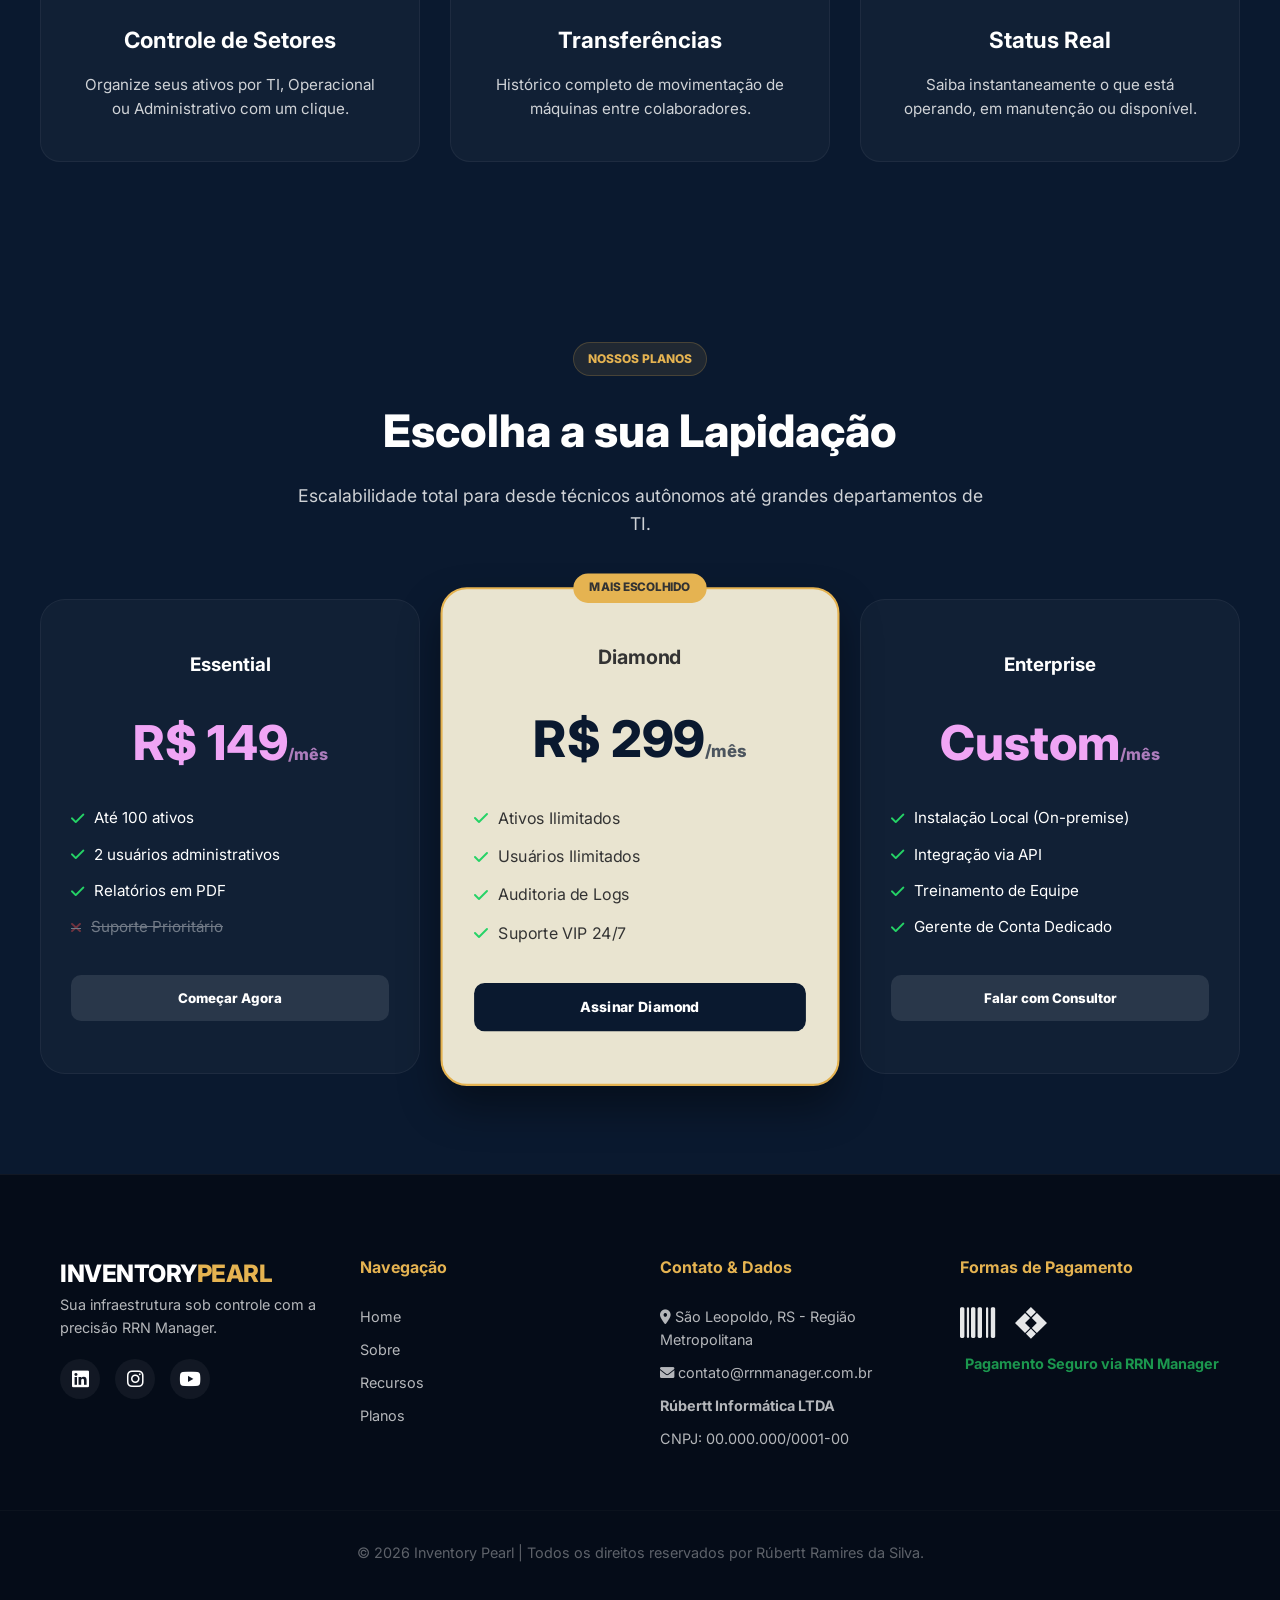
==== commit 59727d09: "logo]" ====
--- a/index.html
+++ b/index.html
@@ -256,6 +256,6 @@
     <script src="https://www.gstatic.com/firebasejs/9.6.1/firebase-database-compat.js"></script>
     
     <script src="script.js"></script>
-</body>t>
+</body>
 </body>
 </html>
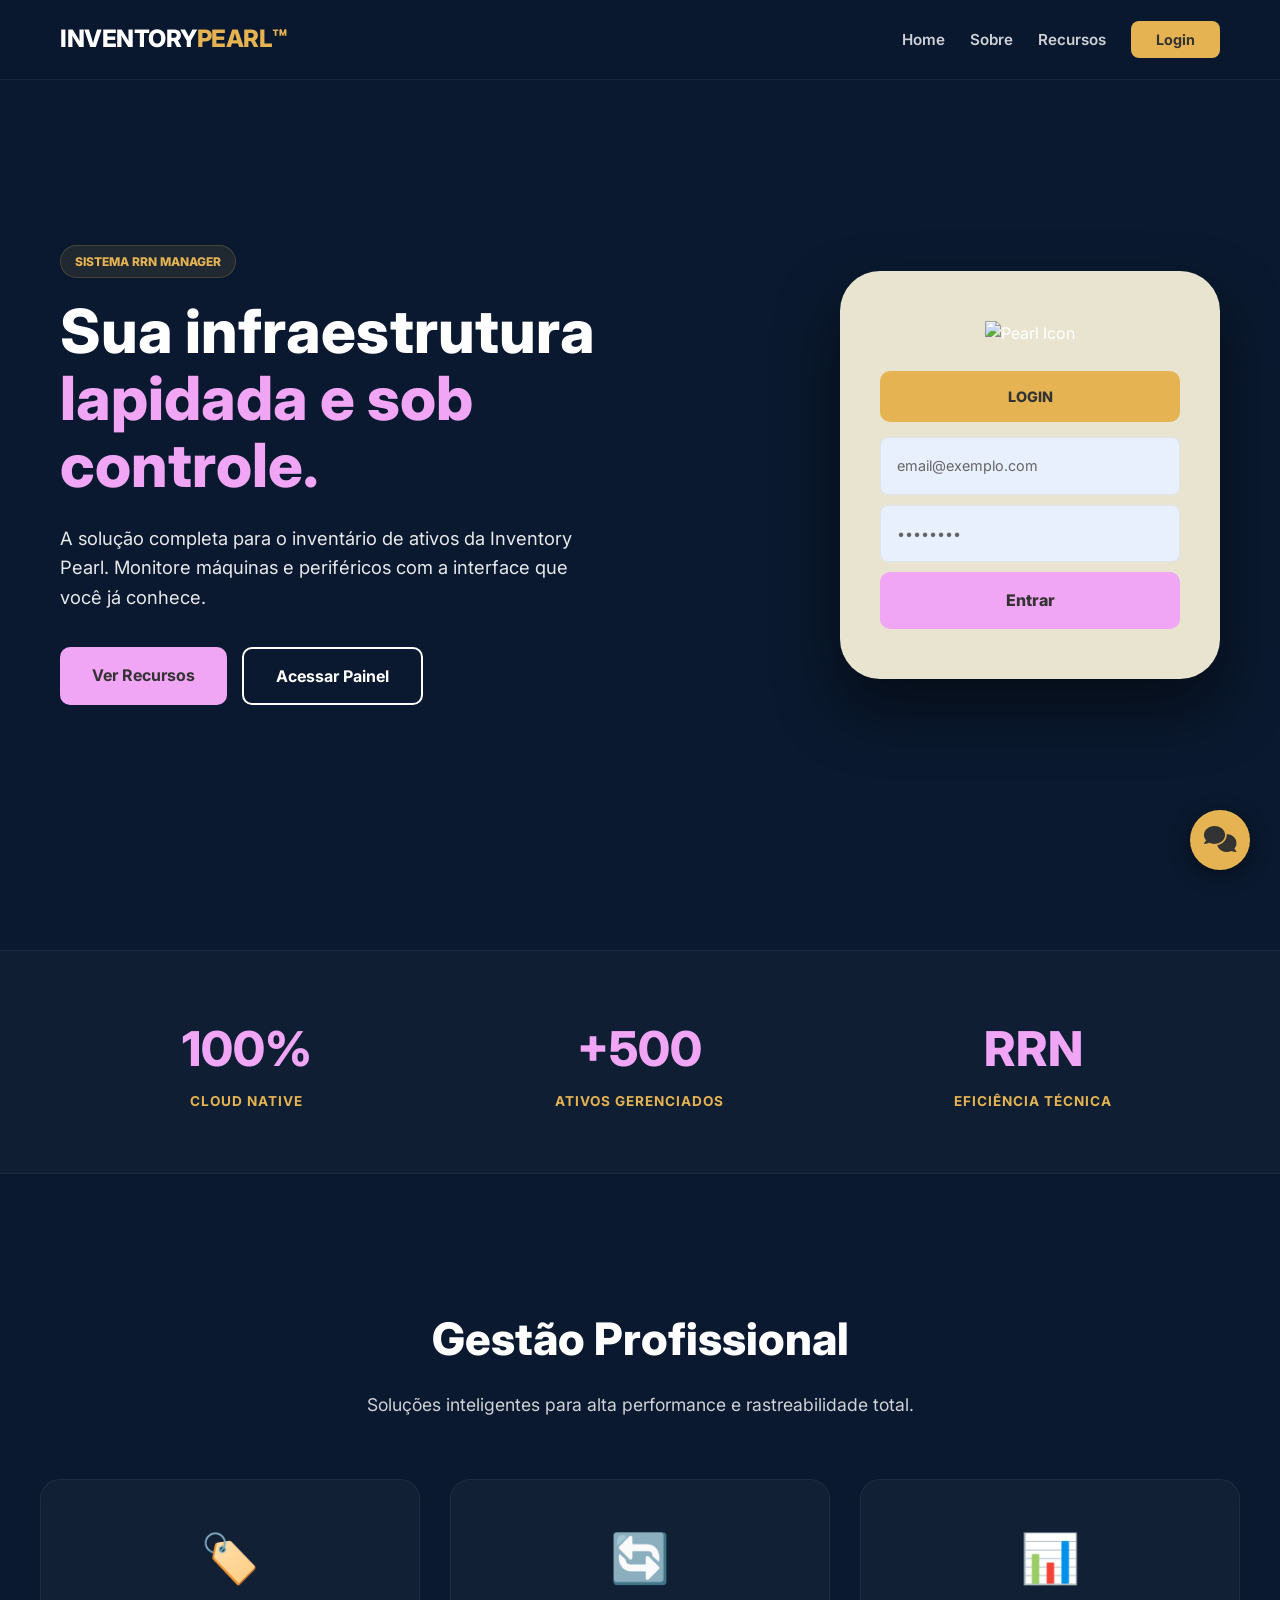
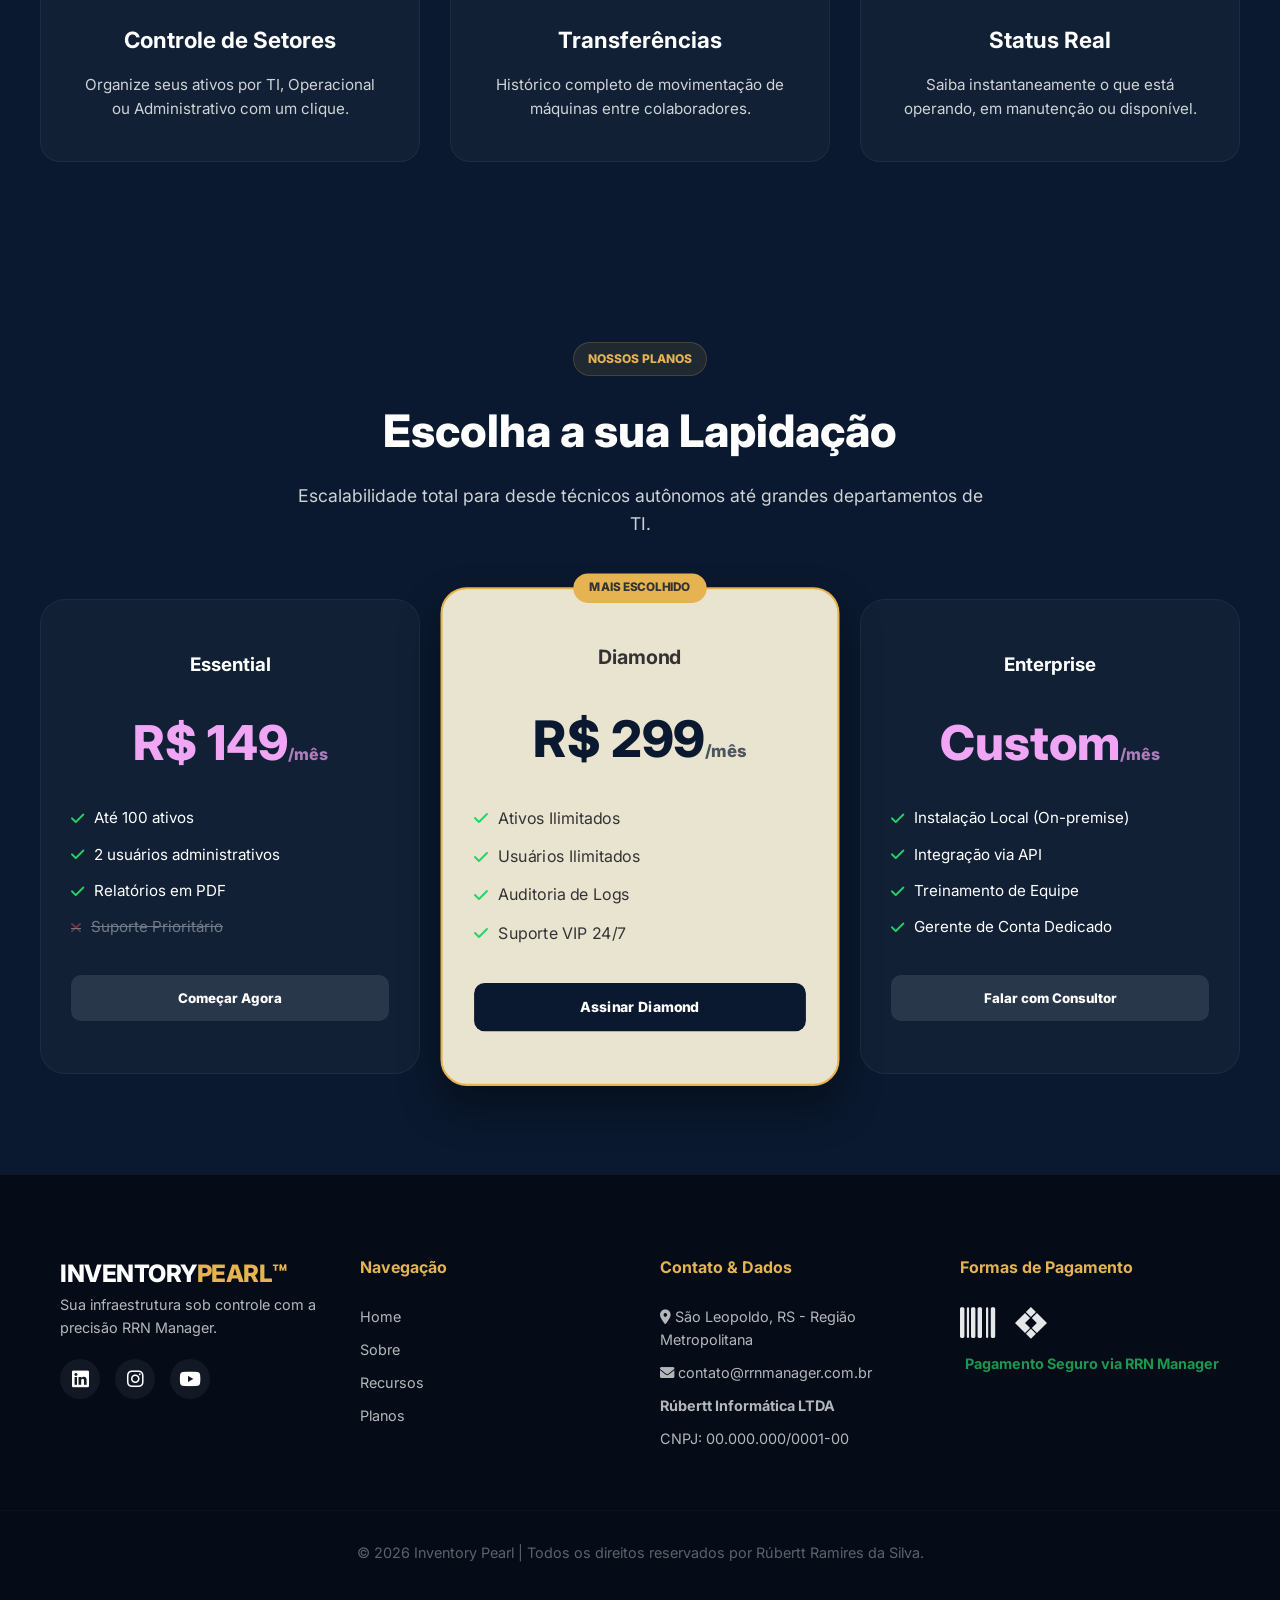
==== commit c9b24dbb: "cadastro" ====
--- a/index.html
+++ b/index.html
@@ -13,7 +13,7 @@
 
     <header id="header">
         <nav class="container">
-            <div class="logo">INVENTORY<span>PEARL</span></div>
+            <h1 class="logo">INVENTORY<span>PEARL</span><span class="trademark">™</span></h1>
             
             <button class="menu-toggle" id="mobile-menu" aria-label="Abrir menu">
                 <span></span>
@@ -206,7 +206,7 @@
     <footer class="footer-pro">
         <div class="container footer-grid">
             <div class="footer-brand">
-                <div class="logo">INVENTORY<span>PEARL</span></div>
+                <div class="logo">INVENTORY<span>PEARL</span><span class="trademark">™</span></div>
                 <p>Sua infraestrutura sob controle com a precisão RRN Manager.</p>
                 <div class="social-links">
                     <a href="#"><i class="fa-brands fa-linkedin"></i></a>
@@ -246,7 +246,7 @@
 </div>
         </div>
         <div class="footer-bottom">
-            <p>&copy; 2026 Inventory Pearl | Todos os direitos reservados por Rúbertt Ramires da Silva.</p>
+            <p>&copy; 2026 Inventory Pearl  | Todos os direitos reservados por Rúbertt Ramires da Silva.</p>
         </div>
     </footer>
 
--- a/style.css
+++ b/style.css
@@ -560,4 +560,25 @@
     align-self: flex-end;
     border-radius: 12px 12px 4px 12px;
     font-weight: 600;
+}
+
+
+
+/* Atualize a classe .logo existente */
+.logo { 
+    font-weight: 800; 
+    font-size: 1.5rem; 
+    letter-spacing: -0.5px; 
+    display: flex; /* Adicionado para alinhar o TM perfeitamente */
+    align-items: flex-start; 
+}
+
+/* Adicione esta nova regra para o símbolo */
+.logo .tm {
+    font-size: 0.65rem;    /* Tamanho reduzido */
+    margin-left: 2px;      /* Pequeno afastamento do nome */
+    font-weight: 400;      /* Peso mais leve que o logo */
+    color: var(--white);   /* Mantém a cor principal */
+    opacity: 0.7;          /* Leve transparência para elegância */
+    vertical-align: super;
 }
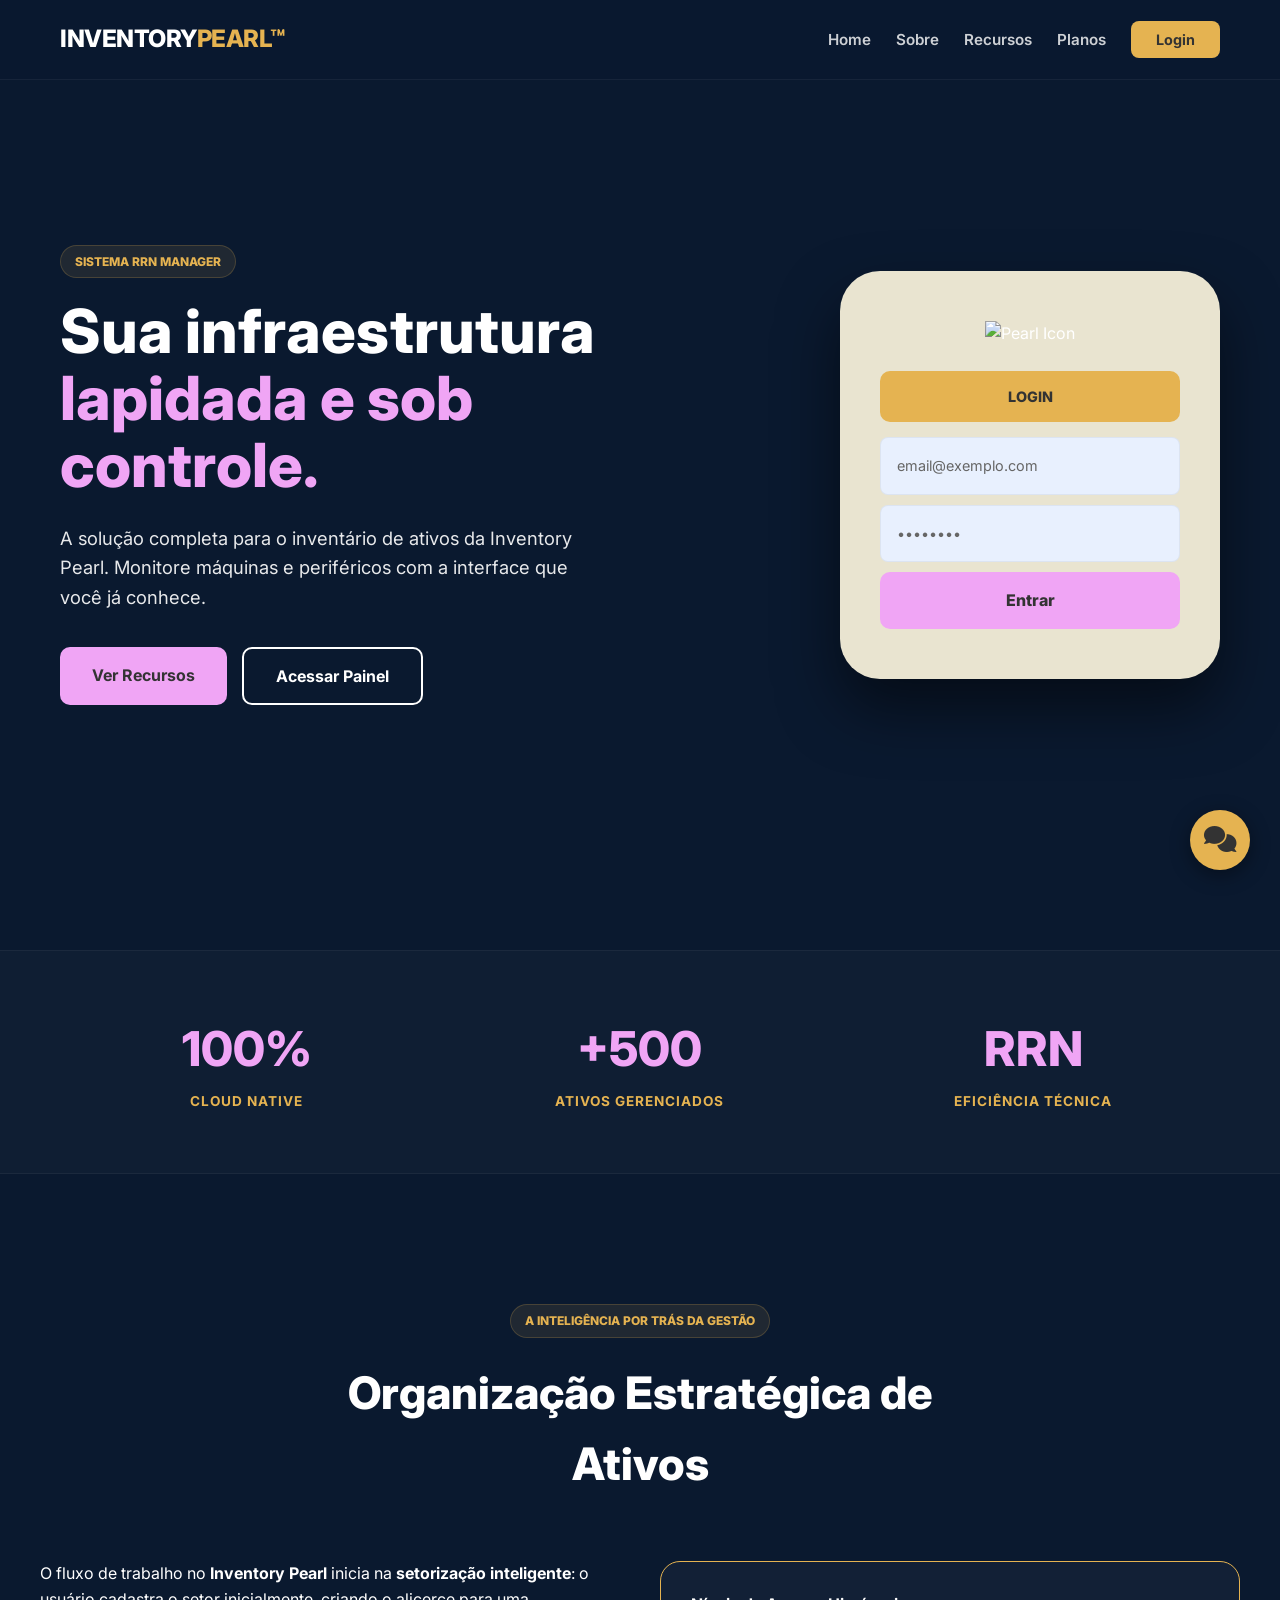
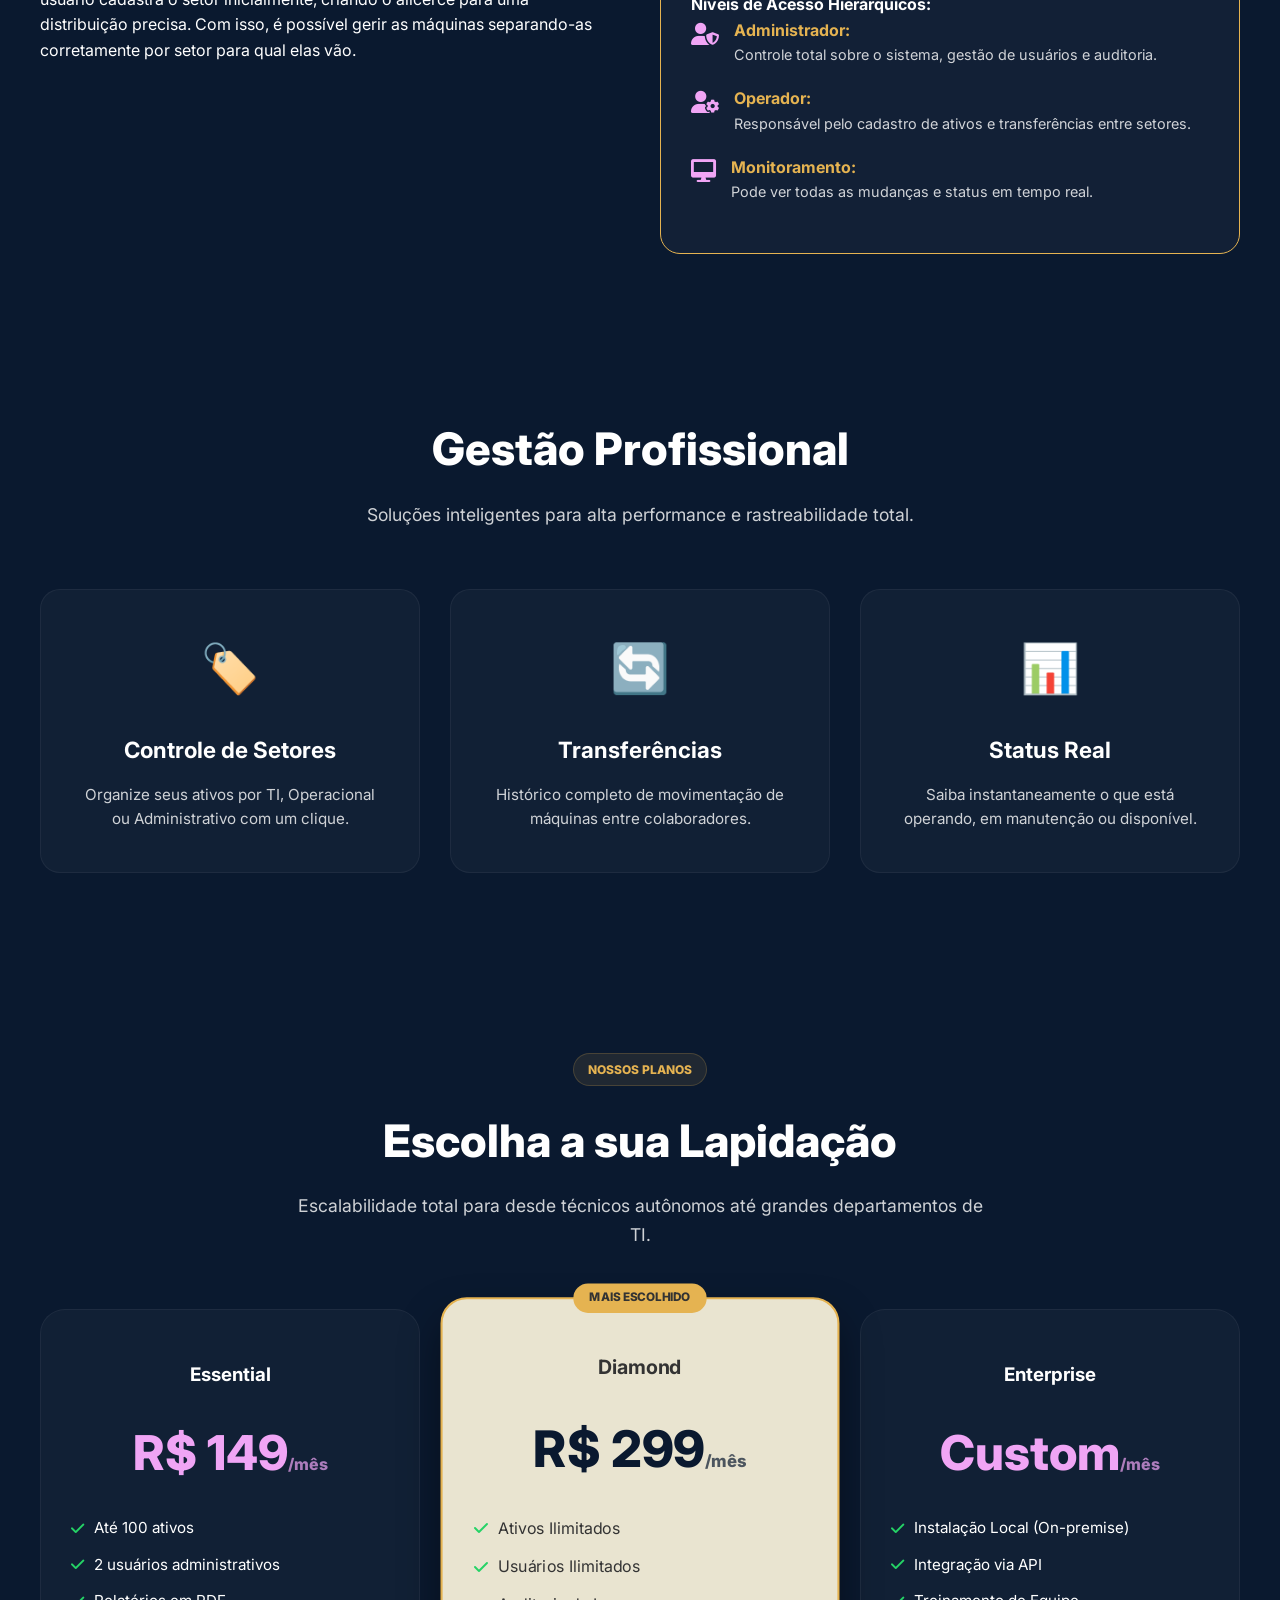
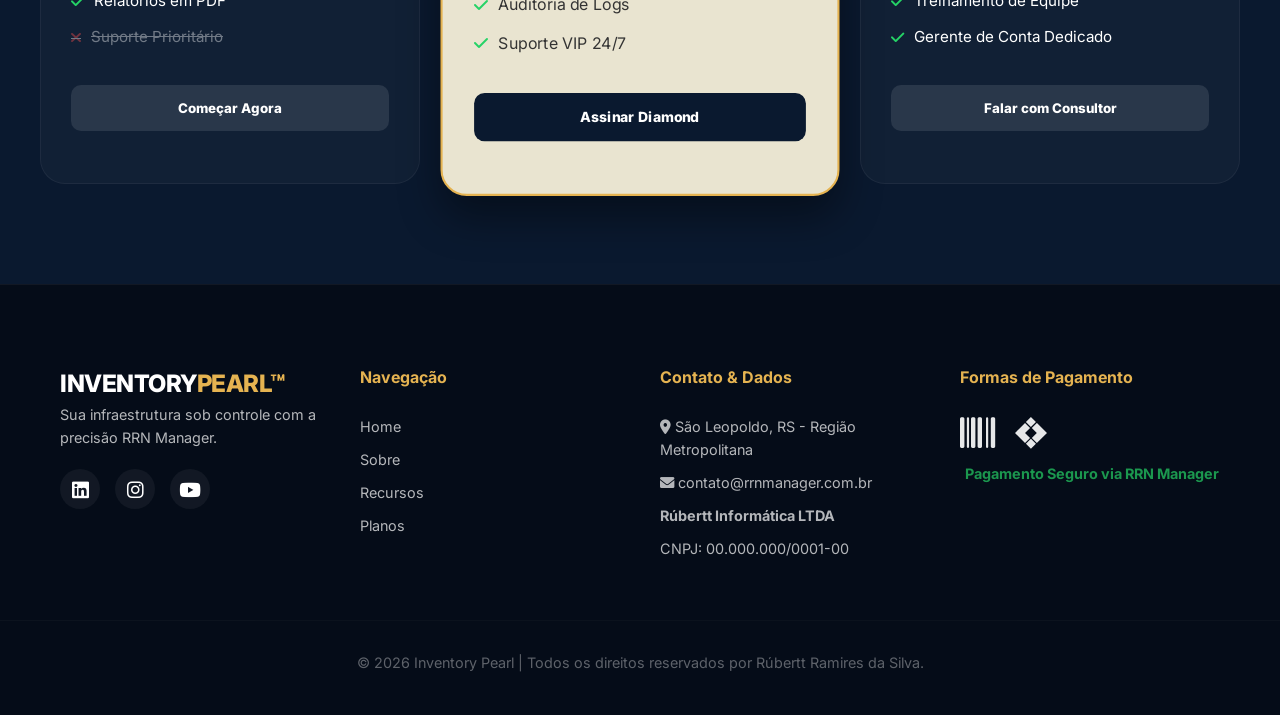
==== commit 61075d8d: "novaoldattualizacao" ====
--- a/index.html
+++ b/index.html
@@ -25,6 +25,7 @@
                 <li><a href="#inicio">Home</a></li>
                 <li><a href="#sobre">Sobre</a></li>
                 <li><a href="#recursos">Recursos</a></li>
+                <li><a href="#planos">Planos</a></li>
                 <li class="nav-auth-container">
                     <button class="btn-login-nav" onclick="toggleLoginMenu()">Login</button>
                     <div id="login-menu-box" class="login-drop-content">
@@ -74,6 +75,7 @@
                     </div>
                 </div>
             </div>
+            
         </section>
 
         <section id="sobre" class="stats-bar">
@@ -91,7 +93,48 @@
                     <span class="stat-desc">Eficiência Técnica</span>
                 </div>
             </div>
+            
         </section>
+
+        <section id="sobre" class="about-detail container">
+    <div class="section-title">
+        <span class="badge">A Inteligência por trás da Gestão</span>
+        <h2>Organização Estratégica de Ativos</h2>
+    </div>
+    
+    <div class="about-grid">
+        <div class="about-text">
+            <p>O fluxo de trabalho no <strong>Inventory Pearl</strong> inicia na <strong>setorização inteligente</strong>: o usuário cadastra o setor inicialmente, criando o alicerce para uma distribuição precisa. Com isso, é possível gerir as máquinas separando-as corretamente por setor para qual elas vão.</p>
+        </div>
+        
+        <div class="about-roles-box">
+            <h4>Níveis de Acesso Hierárquicos:</h4>
+            <ul class="roles-list">
+                <li>
+                    <i class="fa-solid fa-user-shield"></i>
+                    <div>
+                        <strong>Administrador:</strong>
+                        <p>Controle total sobre o sistema, gestão de usuários e auditoria.</p>
+                    </div>
+                </li>
+                <li>
+                    <i class="fa-solid fa-user-gear"></i>
+                    <div>
+                        <strong>Operador:</strong>
+                        <p>Responsável pelo cadastro de ativos e transferências entre setores.</p>
+                    </div>
+                </li>
+                <li>
+                    <i class="fa-solid fa-desktop"></i>
+                    <div>
+                        <strong>Monitoramento:</strong>
+                        <p>Pode ver todas as mudanças e status em tempo real.</p>
+                    </div>
+                </li>
+            </ul>
+        </div>
+    </div>
+</section>
 
         <section id="recursos" class="features container">
             <div class="section-title">
@@ -116,6 +159,7 @@
                 </article>
             </div>
         </section>
+        
     </main>
 
   
@@ -155,7 +199,7 @@
         </div>
     </div>
 
-   <section id="precos" class="pricing container">
+   <section id="planos" class="pricing container">
             <div class="section-title">
                 <span class="badge">Nossos Planos</span>
                 <h2>Escolha a sua <span>Lapidação</span></h2>
@@ -201,6 +245,7 @@
                 </div>
             </div>
         </section>
+        
     </main>
 
     <footer class="footer-pro">
@@ -221,7 +266,7 @@
                     <li><a href="#inicio">Home</a></li>
                     <li><a href="#sobre">Sobre</a></li>
                     <li><a href="#recursos">Recursos</a></li>
-                    <li><a href="#precos">Planos</a></li>
+                    <li><a href="#planos">Planos</a></li>
                 </ul>
             </div>
 
--- a/style.css
+++ b/style.css
@@ -536,49 +536,21 @@
 
 
 
-/* Garante que o container de mensagens role corretamente e tenha as cores do projeto */
-.chat-messages {
-    display: flex;
-    flex-direction: column;
-    gap: 12px;
-    padding: 20px;
-    background: rgba(0, 0, 0, 0.03); /* Leve contraste com o bege do fundo */
-    overflow-y: auto;
-}
-
-.msg.bot {
-    background: #ffffff;
-    color: var(--text-dark);
-    align-self: flex-start;
-    border-radius: 12px 12px 12px 4px;
-    box-shadow: 0 2px 5px rgba(0,0,0,0.05);
-}
-
-.msg.user {
-    background: var(--pink);
-    color: var(--text-dark);
-    align-self: flex-end;
-    border-radius: 12px 12px 4px 12px;
-    font-weight: 600;
-}
-
-
-
-/* Atualize a classe .logo existente */
-.logo { 
-    font-weight: 800; 
-    font-size: 1.5rem; 
-    letter-spacing: -0.5px; 
-    display: flex; /* Adicionado para alinhar o TM perfeitamente */
-    align-items: flex-start; 
-}
-
-/* Adicione esta nova regra para o símbolo */
-.logo .tm {
-    font-size: 0.65rem;    /* Tamanho reduzido */
-    margin-left: 2px;      /* Pequeno afastamento do nome */
-    font-weight: 400;      /* Peso mais leve que o logo */
-    color: var(--white);   /* Mantém a cor principal */
-    opacity: 0.7;          /* Leve transparência para elegância */
-    vertical-align: super;
-}+.about-detail { padding: 80px 0; }
+.about-grid { 
+    display: grid; 
+    grid-template-columns: repeat(auto-fit, minmax(300px, 1fr)); 
+    gap: 40px; 
+    margin-top: 30px; 
+}
+.about-roles-box { 
+    background: rgba(255, 255, 255, 0.03); 
+    padding: 30px; 
+    border-radius: 20px; 
+    border: 1px solid var(--gold); 
+}
+.roles-list { list-style: none; }
+.roles-list li { display: flex; gap: 15px; margin-bottom: 20px; }
+.roles-list i { color: var(--pink); font-size: 1.4rem; margin-top: 5px; }
+.roles-list strong { color: var(--gold); display: block; }
+.roles-list p { font-size: 0.9rem; opacity: 0.8; }
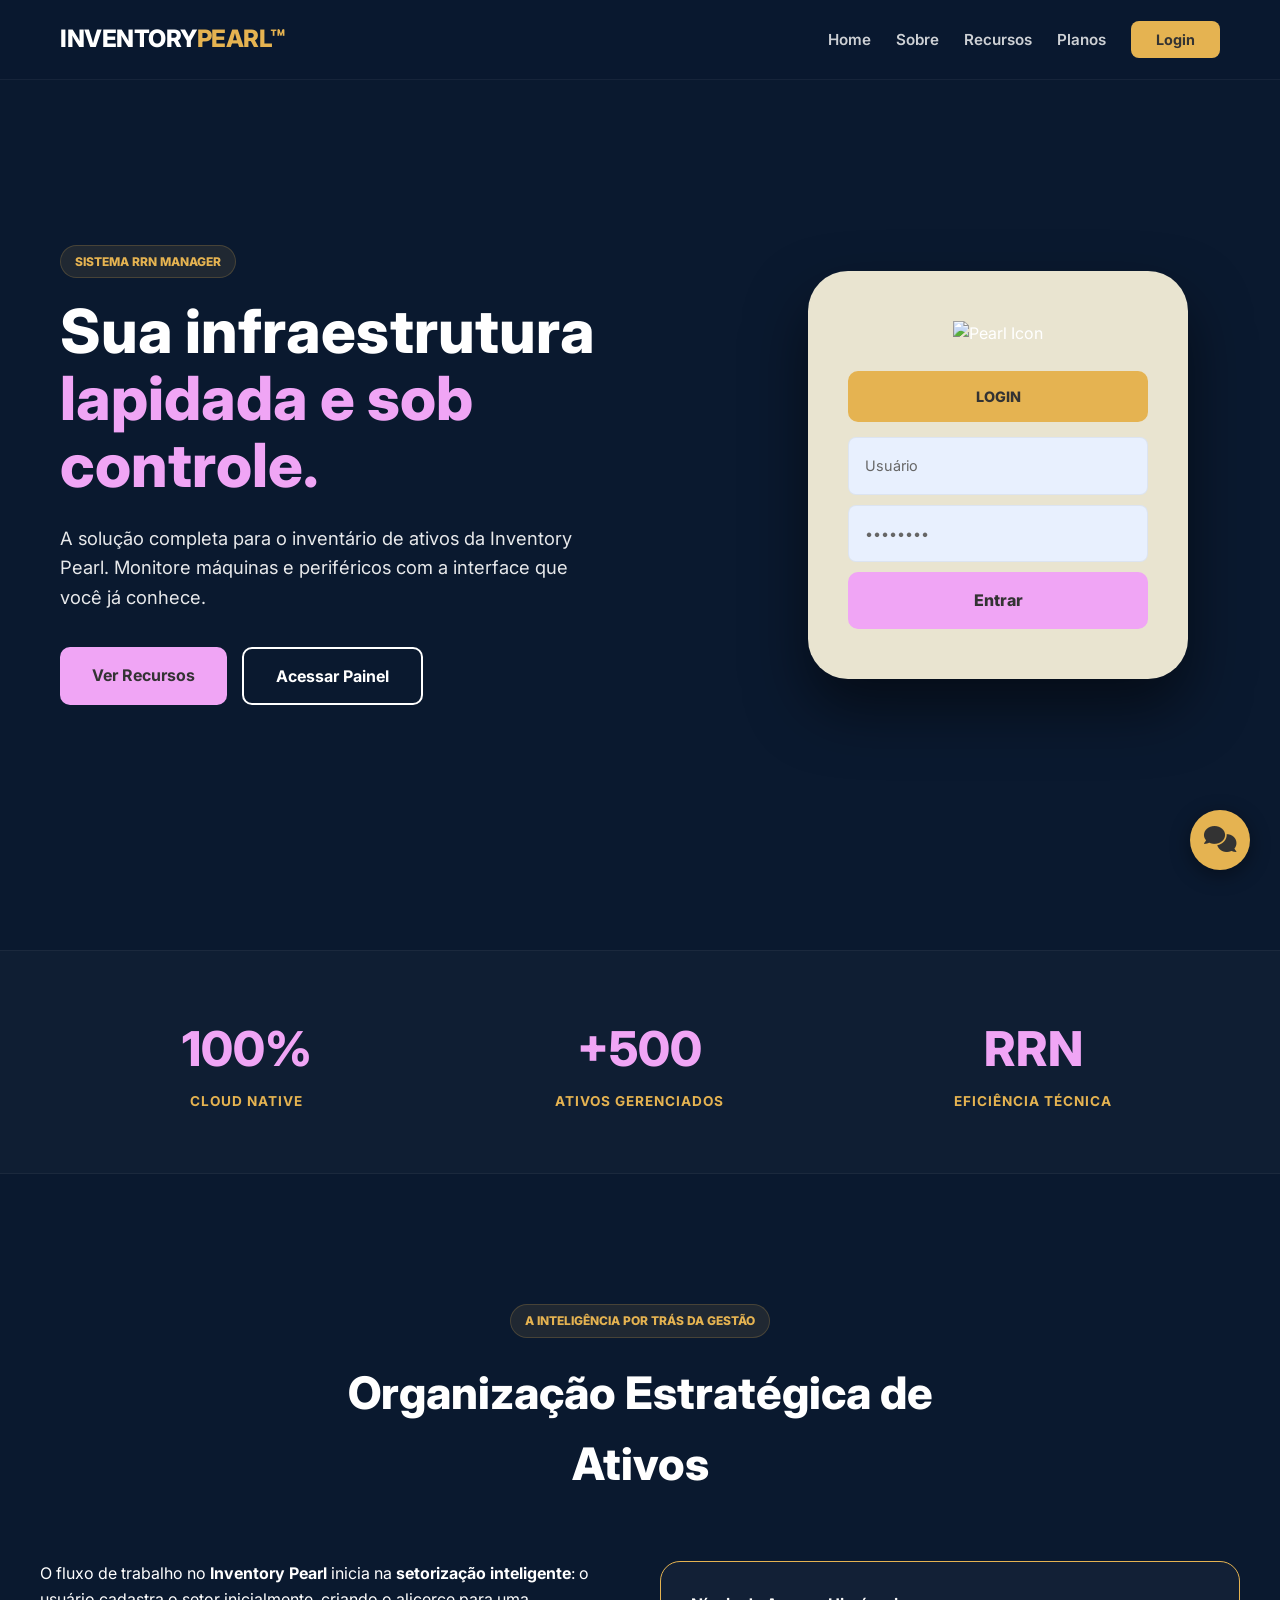
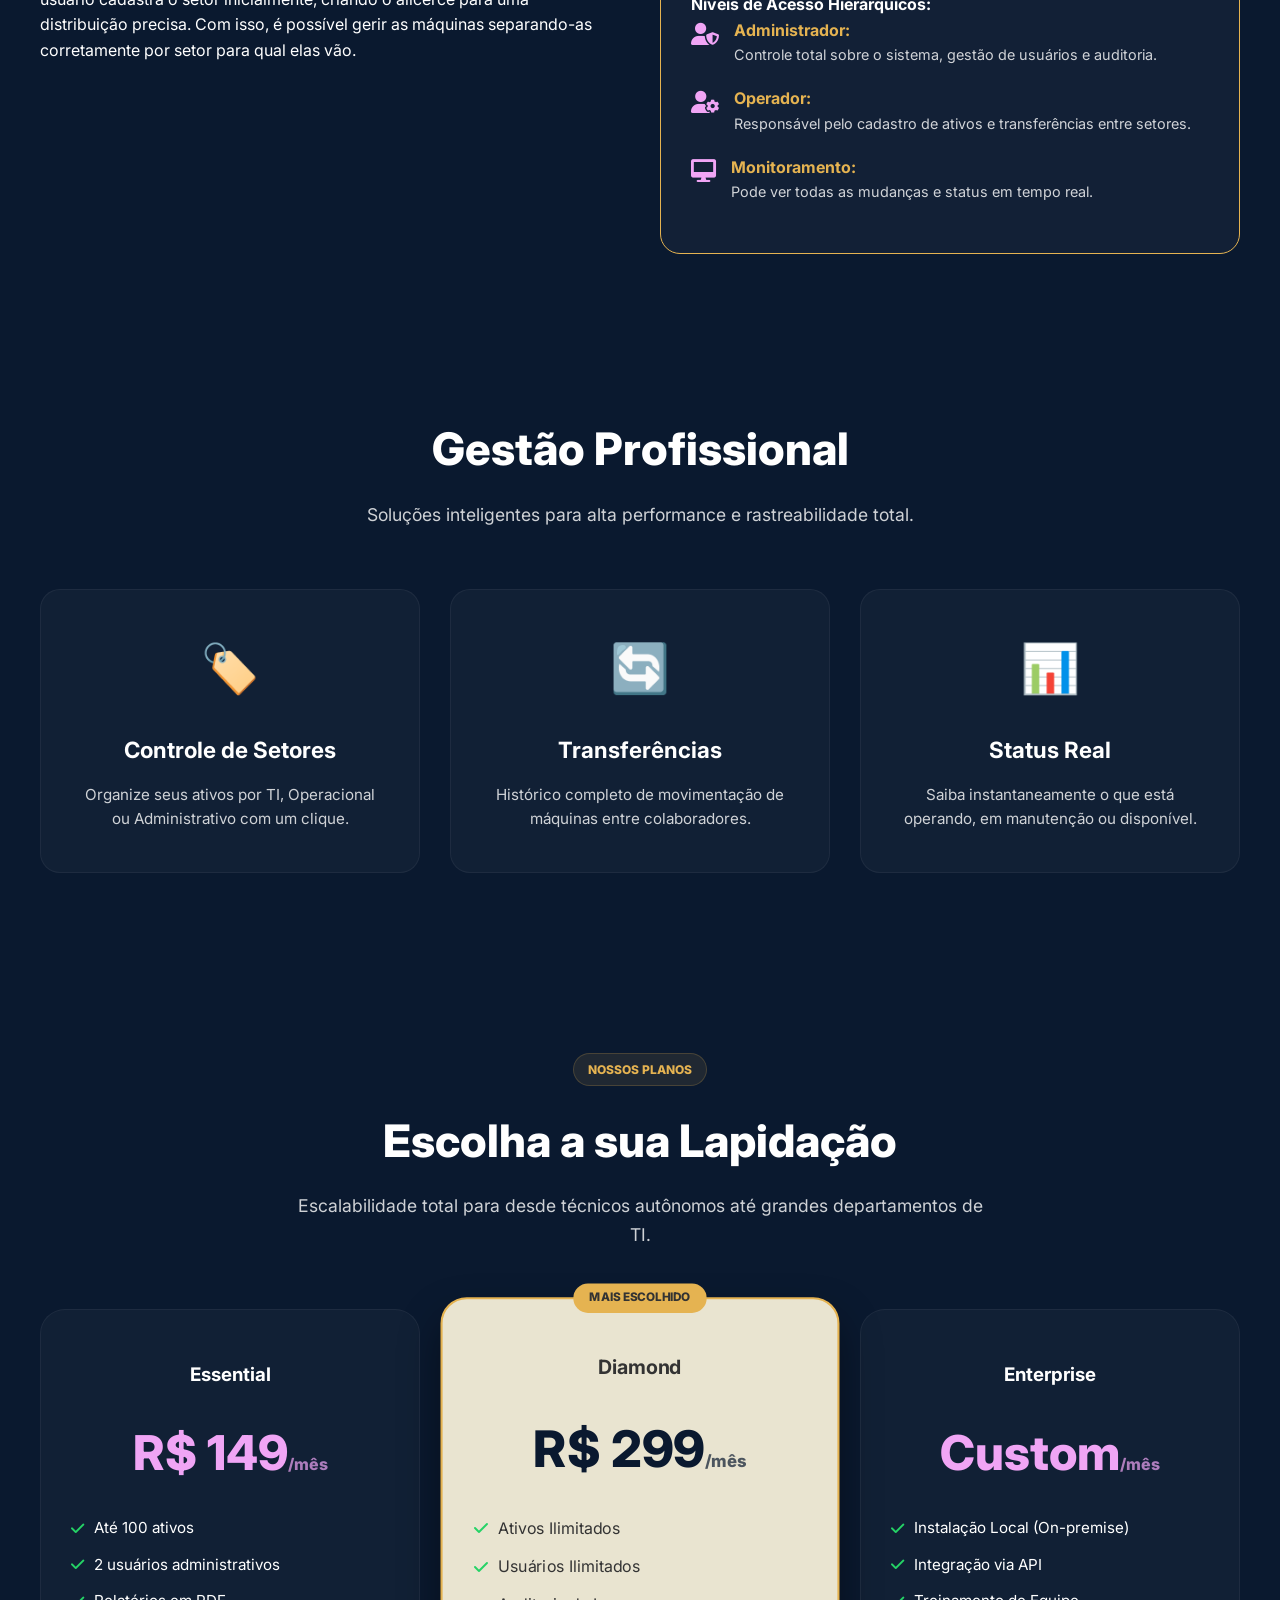
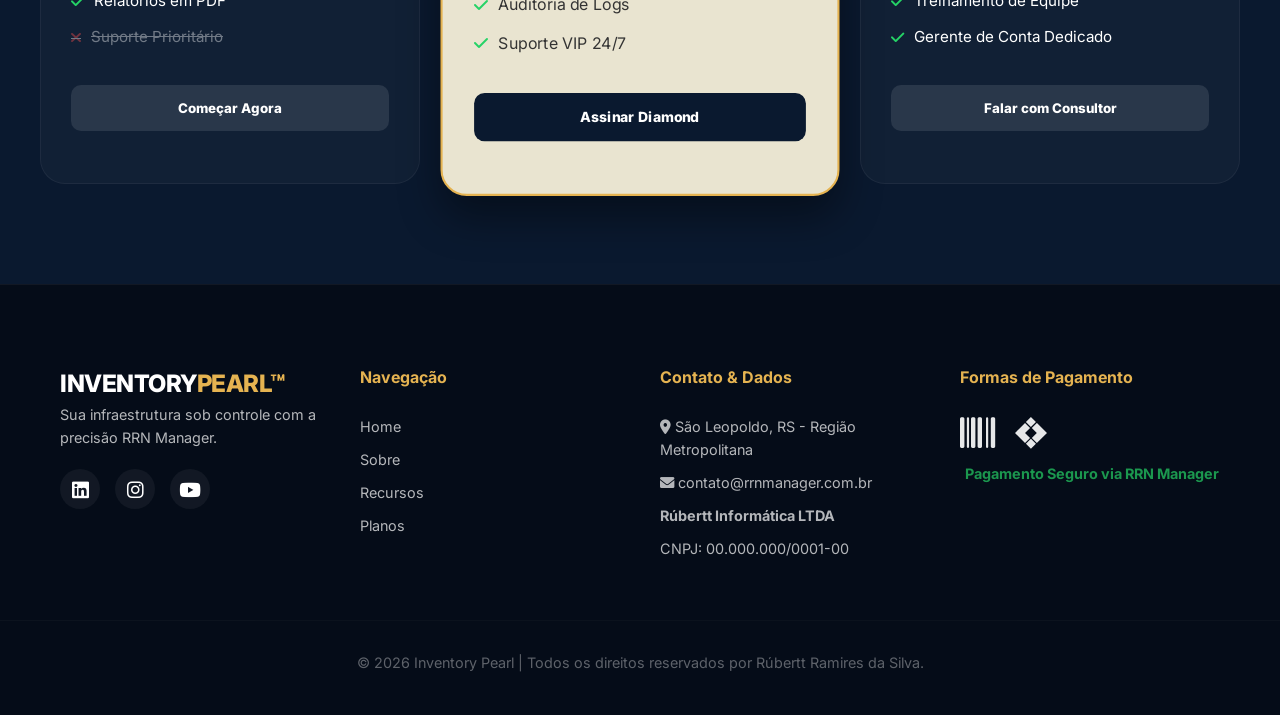
==== commit 483f351d: "Usuario" ====
--- a/index.html
+++ b/index.html
@@ -29,7 +29,7 @@
                 <li class="nav-auth-container">
                     <button class="btn-login-nav" onclick="toggleLoginMenu()">Login</button>
                     <div id="login-menu-box" class="login-drop-content">
-                        <input type="email" placeholder="email@exemplo.com">
+                        <input type="email" placeholder="Usuario">
                         <input type="password" placeholder="••••••••">
                         <button class="btn-submit-pink" onclick="validaLogin()">Entrar</button>
                     </div>
@@ -49,19 +49,21 @@
                     <div class="hero-action-wrapper">
                         <div class="hero-main-btns">
                             <a href="#recursos" class="btn-ver-recursos">Ver Recursos</a>
-                            <button class="btn-acessar-painel" onclick="toggleLoginHero()">Acessar Painel</button>
+                            <button class="btn-acessar-painel" onclick="window.location.href='https://sistema-de-inventario-pearl.vercel.app/dashboard.html'"> Acessar Painel</button>
                         </div>
 
                         <div id="login-hero-box" class="login-hero-content">
                             <div class="login-icon-header">
                                 <img src="https://cdn-icons-png.flaticon.com/512/2897/2897785.png" alt="Pearl Icon">
                             </div>
-                            <input type="email" placeholder="email@exemplo.com">
+                            <input type="email" placeholder="Usuário">
                             <input type="password" placeholder="••••••••">
                             <button class="btn-submit-pink" onclick="validaLogin()">Entrar no Sistema</button>
                         </div>
                     </div>
                 </div>
+
+                
                 
                 <div class="hero-visual">
                     <div class="login-card-visual-final">
@@ -69,7 +71,7 @@
                             <img src="https://cdn-icons-png.flaticon.com/512/2897/2897785.png" alt="Pearl Icon">
                         </div>
                         <div class="mock-tag-gold">Login</div>
-                        <div class="mock-input-field">email@exemplo.com</div>
+                        <div class="mock-input-field">Usuário</div>
                         <div class="mock-input-field">••••••••</div>
                         <div class="mock-btn-pink">Entrar</div>
                     </div>
--- a/style.css
+++ b/style.css
@@ -162,7 +162,30 @@
 .login-icon-header img { width: 60px; margin-bottom: 10px; }
 
 /* --- CARD VISUAL FLUTUANTE (REPRODUÇÃO EXATA DA IMAGEM) --- */
-.hero-visual { display: flex; justify-content: flex-end; width: 100%; }
+.hero-visual {
+    display: flex;
+    justify-content: center;
+    align-items: center;
+    gap: 25px;
+    width: 100%;
+}
+
+/* NOVO: Estilo para a imagem do sistema ao lado do login */
+.system-mockup-card {
+    background-color: var(--gold); /* Moldura dourada conforme a imagem */
+    padding: 12px;
+    border-radius: 30px;
+    box-shadow: 0 30px 60px rgba(0,0,0,0.5);
+    flex: 1;
+    max-width: 580px; /* Garante que o painel seja maior que o login */
+}
+
+.system-mockup-card img {
+    width: 100%;
+    height: auto;
+    border-radius: 20px;
+    display: block;
+}
 
 .login-card-visual-final {
     background-color: var(--beige-card);
@@ -214,6 +237,17 @@
     text-align: center; 
     width: 100%; 
     font-size: 1rem;
+}
+
+/* Ajuste de responsividade para não quebrar o layout lateral */
+@media (max-width: 1100px) {
+    .hero-visual {
+        flex-direction: column;
+        gap: 40px;
+    }
+    .system-mockup-card {
+        max-width: 100%;
+    }
 }
 
 /* --- CLASSES UTILITÁRIAS DE EXIBIÇÃO --- */
